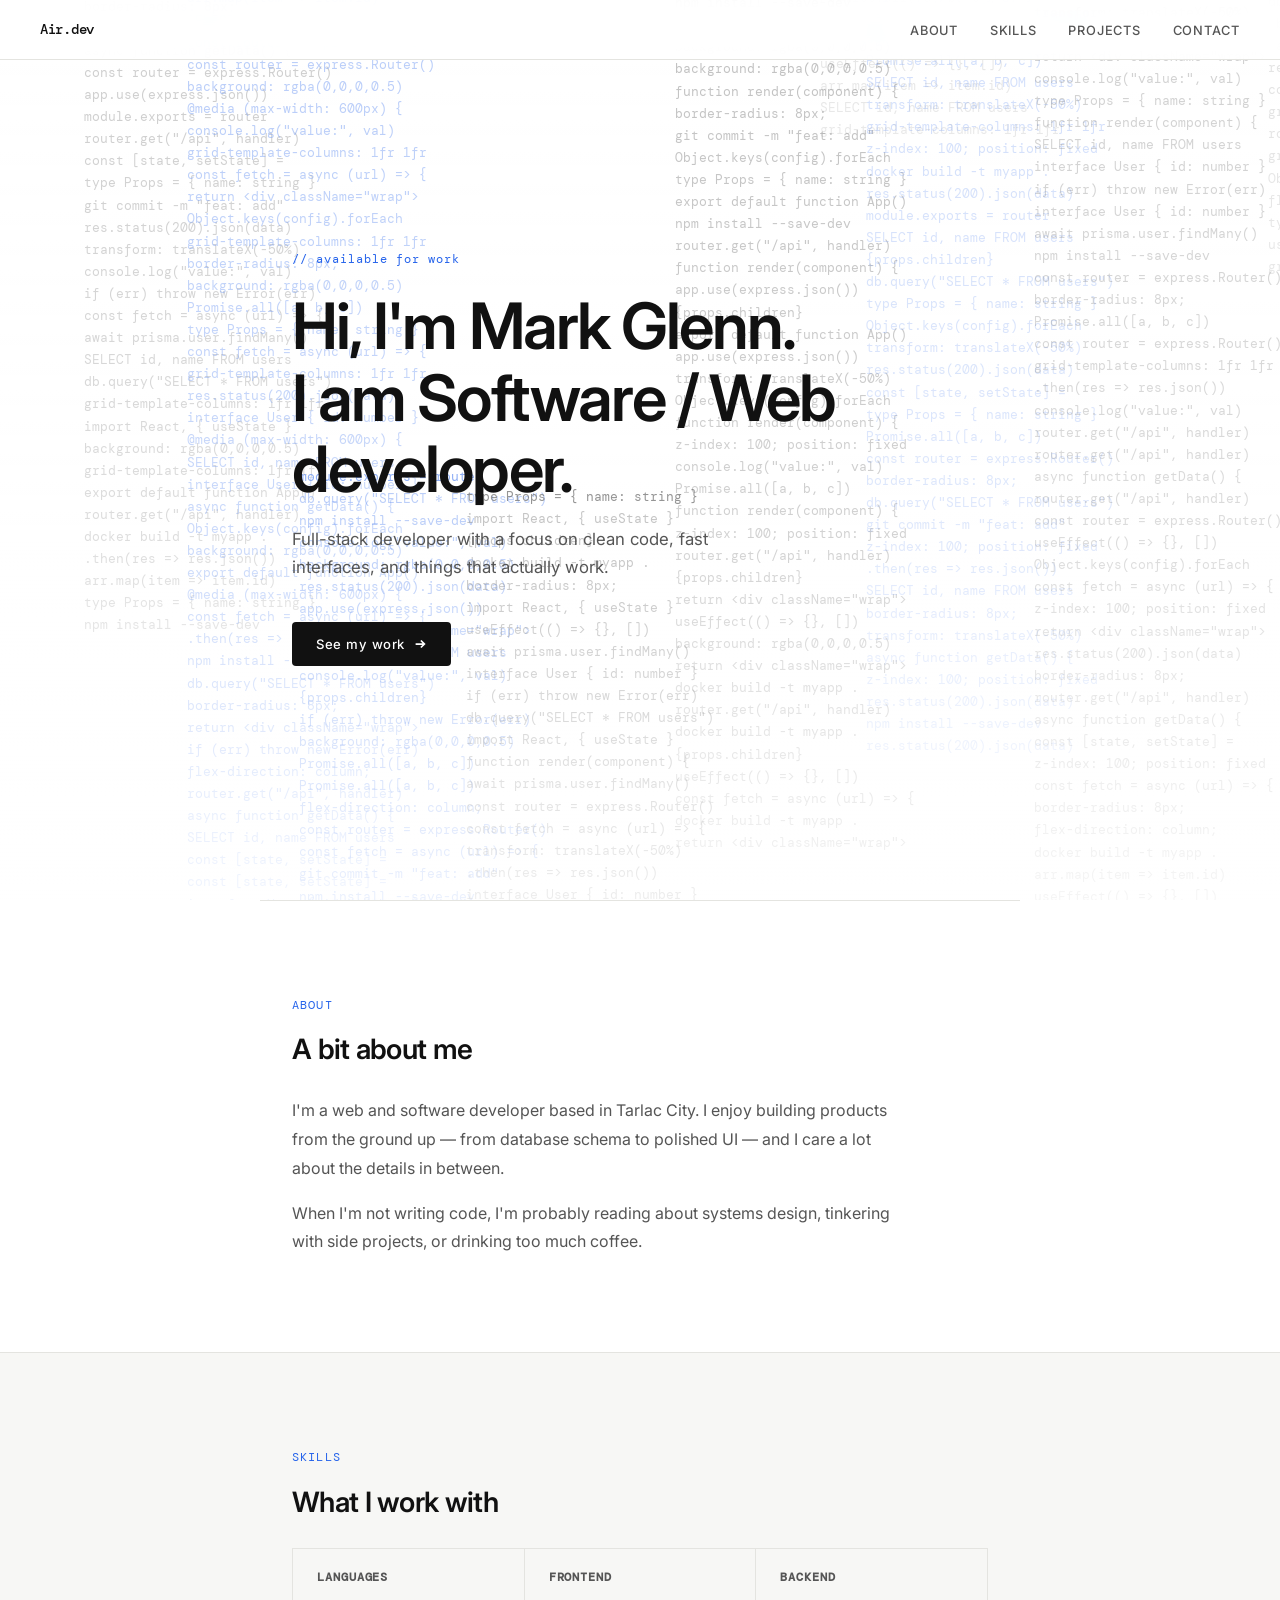
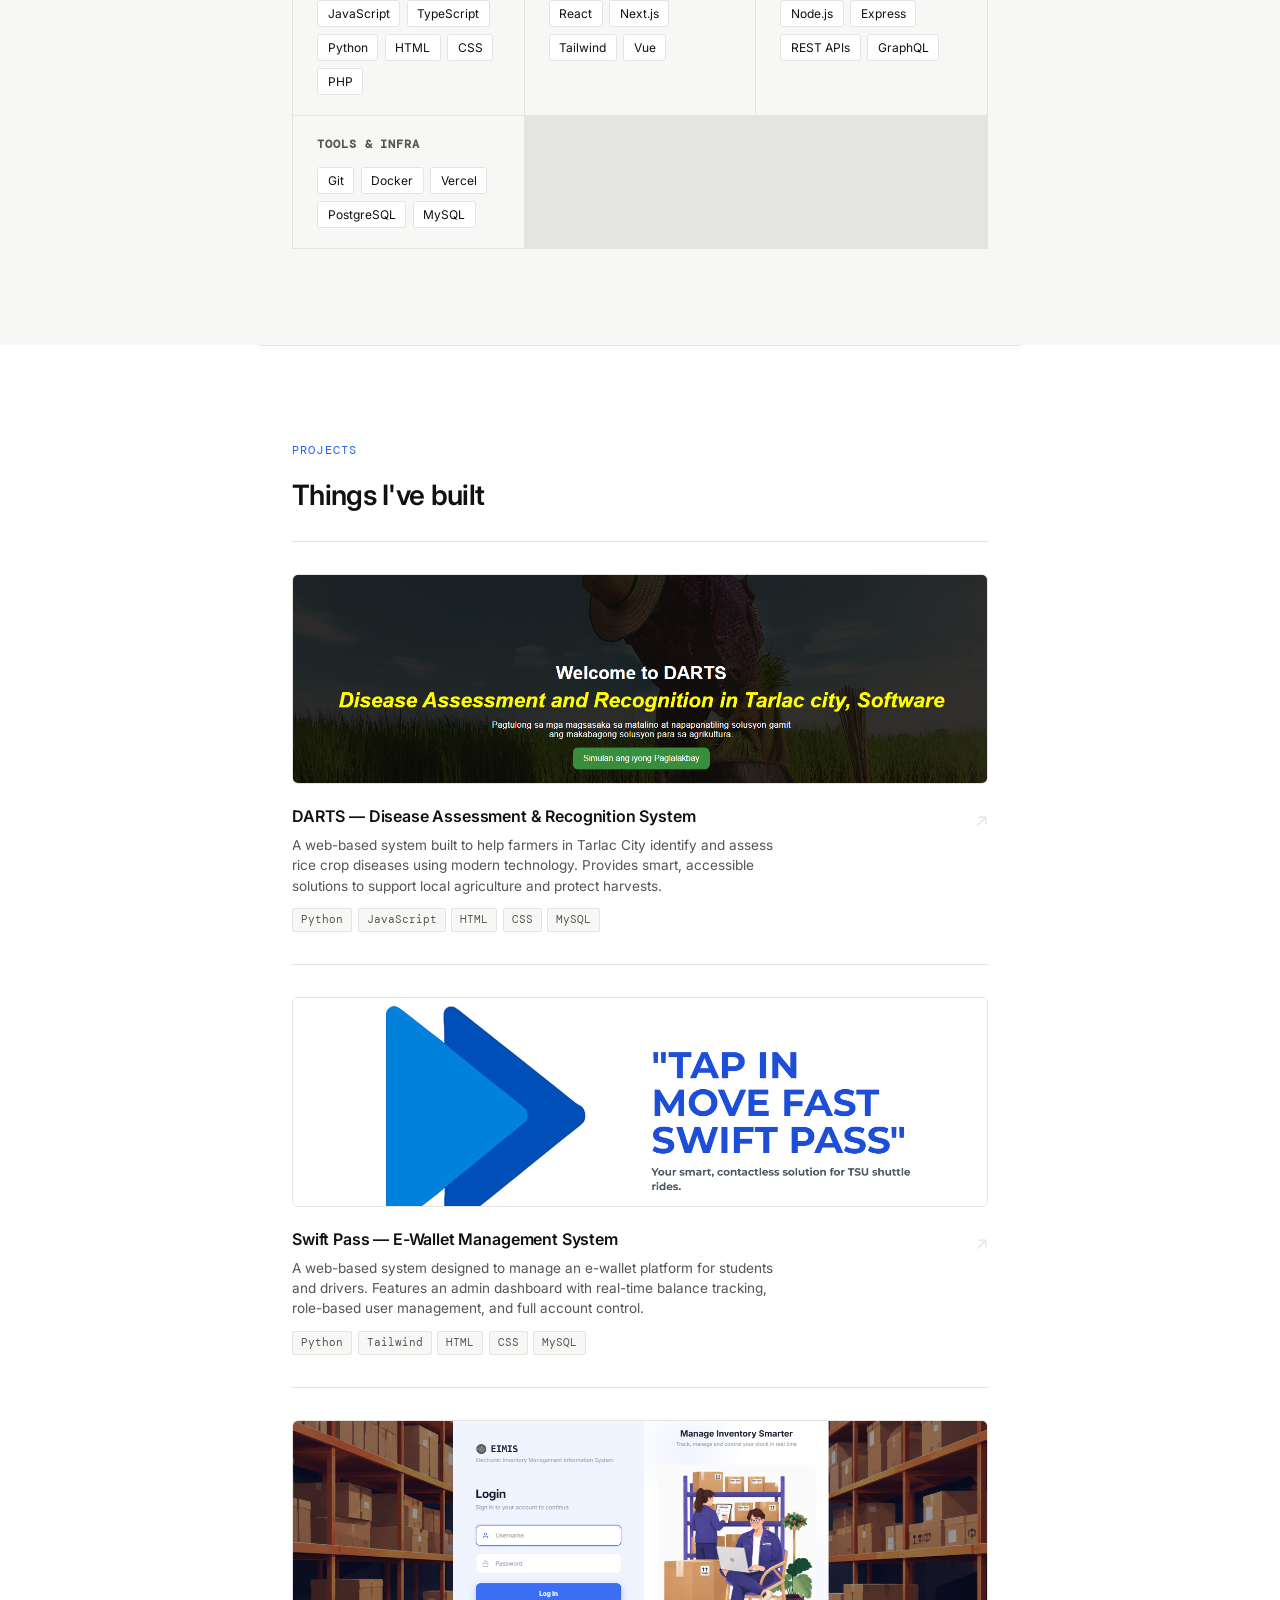
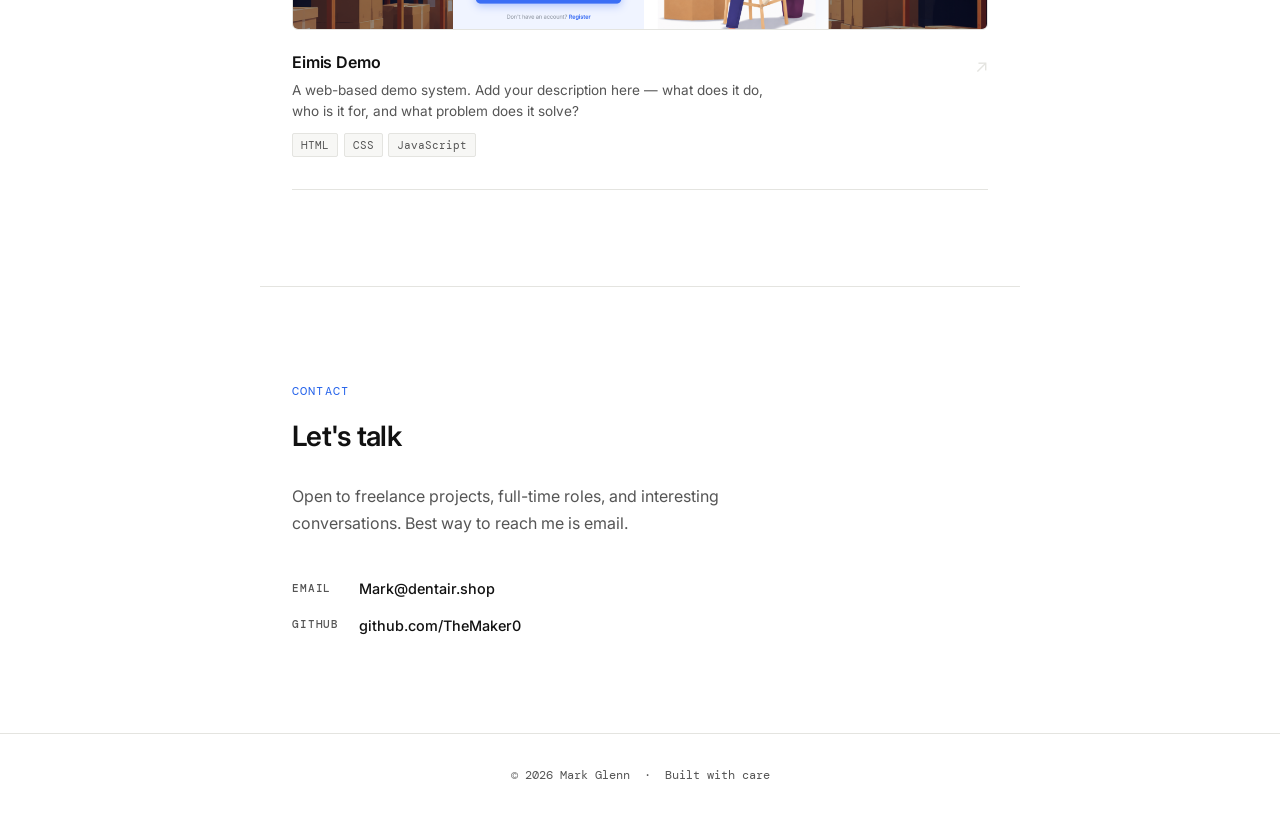
==== index.html @ 66811f73 "Add files via upload" ====
<!DOCTYPE html>
<html lang="en">
<head>
  <meta charset="UTF-8" />
  <meta name="viewport" content="width=device-width, initial-scale=1.0" />
  <title>Mark Glenn — Developer</title>
  <link rel="preconnect" href="https://fonts.googleapis.com" />
  <link rel="preconnect" href="https://fonts.gstatic.com" crossorigin />
  <link href="https://fonts.googleapis.com/css2?family=Inter:wght@300;400;500;600&family=DM+Mono:wght@400;500&display=swap" rel="stylesheet" />
  <style>
    *, *::before, *::after { box-sizing: border-box; margin: 0; padding: 0; }
    :root {
      --white:  #ffffff;
      --off:    #f7f7f5;
      --ink:    #111111;
      --mid:    #555555;
      --faint:  #e4e4e0;
      --accent: #2563eb;
      --mono:   'DM Mono', monospace;
      --sans:   'Inter', sans-serif;
    }
    html { scroll-behavior: smooth; }
    body {
      font-family: var(--sans);
      background: var(--white);
      color: var(--ink);
      font-size: 16px;
      line-height: 1.6;
      -webkit-font-smoothing: antialiased;
    }
    nav {
      position: fixed; top: 0; left: 0; right: 0; z-index: 100;
      display: flex; align-items: center; justify-content: space-between;
      padding: 0 2.5rem; height: 60px;
      background: rgba(255,255,255,0.92);
      backdrop-filter: blur(10px);
      border-bottom: 1px solid var(--faint);
    }
    .nav-logo {
      font-family: var(--mono); font-size: 0.85rem; font-weight: 500;
      color: var(--ink); text-decoration: none; letter-spacing: -0.02em;
    }
    .nav-links { display: flex; gap: 2rem; list-style: none; }
    .nav-links a {
      font-size: 0.8rem; font-weight: 500; color: var(--mid);
      text-decoration: none; letter-spacing: 0.06em; text-transform: uppercase;
      transition: color 0.2s;
    }
    .nav-links a:hover { color: var(--ink); }

    /* HERO */
    #hero {
      position: relative; min-height: 100vh;
      display: flex; flex-direction: column; justify-content: center;
      padding: 80px 2rem 4rem; max-width: 760px; margin: 0 auto;
    }
    #code-canvas {
      position: fixed; top: 0; left: 0; width: 100%; height: 100vh;
      z-index: 0; pointer-events: none; opacity: 0;
      transition: opacity 1.2s ease;
    }
    #code-canvas.visible { opacity: 1; }
    .hero-overlay {
      position: fixed; top: 0; left: 0; width: 100%; height: 100vh;
      background: linear-gradient(to bottom, rgba(255,255,255,0.45) 0%, rgba(255,255,255,0.38) 60%, rgba(255,255,255,0.75) 100%);
      z-index: 1; pointer-events: none;
    }
    .hero-content { position: relative; z-index: 2; }
    .hero-tag {
      font-family: var(--mono); font-size: 0.78rem; color: var(--accent);
      letter-spacing: 0.08em; margin-bottom: 1.25rem;
    }
    h1 {
      font-size: clamp(2.4rem, 6vw, 4rem); font-weight: 600;
      line-height: 1.12; letter-spacing: -0.03em; margin-bottom: 1.25rem;
    }
    .hero-sub {
      font-size: 1.05rem; color: var(--mid); max-width: 480px;
      margin-bottom: 2.5rem; line-height: 1.7;
    }
    .hero-cta {
      display: inline-flex; align-items: center; gap: 0.5rem;
      background: var(--ink); color: var(--white); text-decoration: none;
      padding: 0.72rem 1.5rem; font-size: 0.82rem; font-weight: 500;
      letter-spacing: 0.04em; border-radius: 4px;
      transition: background 0.2s, transform 0.15s;
    }
    .hero-cta:hover { background: var(--accent); transform: translateY(-1px); }
    .hero-cta svg { width: 14px; height: 14px; }

    /* CONTENT SECTIONS */
    section.cs {
      position: relative; z-index: 10; background: var(--white);
      max-width: 760px; margin: 0 auto; padding: 6rem 2rem;
    }
    .section-label {
      font-family: var(--mono); font-size: 0.72rem; color: var(--accent);
      letter-spacing: 0.1em; text-transform: uppercase; margin-bottom: 0.75rem;
    }
    h2 {
      font-size: 1.75rem; font-weight: 600;
      letter-spacing: -0.025em; margin-bottom: 1.5rem;
    }

    /* ABOUT */
    #about { border-top: 1px solid var(--faint); }
    .about-text { font-size: 1rem; color: var(--mid); line-height: 1.8; max-width: 600px; }
    .about-text p + p { margin-top: 1rem; }

    /* SKILLS */
    #skills-wrap {
      position: relative; z-index: 10; background: var(--off);
      border-top: 1px solid var(--faint);
    }
    #skills { background: transparent; border-top: none; }
    .skills-grid {
      display: grid; grid-template-columns: repeat(auto-fill, minmax(200px, 1fr));
      gap: 1px; border: 1px solid var(--faint); background: var(--faint);
    }
    .skill-cell { background: var(--off); padding: 1.25rem 1.5rem; }
    .skill-cell h3 {
      font-family: var(--mono); font-size: 0.72rem; letter-spacing: 0.08em;
      text-transform: uppercase; color: var(--mid); margin-bottom: 0.75rem;
    }
    .skill-tags { display: flex; flex-wrap: wrap; gap: 0.4rem; }
    .tag {
      font-size: 0.75rem; background: var(--white); border: 1px solid var(--faint);
      color: var(--ink); padding: 0.2rem 0.6rem; border-radius: 3px;
    }

    /* PROJECTS */
    #projects { border-top: 1px solid var(--faint); }
    .project-list { display: flex; flex-direction: column; }
    .project-item {
      padding: 2rem 0; border-bottom: 1px solid var(--faint);
      color: inherit; display: block; cursor: pointer;
    }
    .project-item:first-child { border-top: 1px solid var(--faint); }
    .project-img-wrap {
      width: 100%; height: 210px; border-radius: 6px; overflow: hidden;
      margin-bottom: 1.25rem; background: var(--off); border: 1px solid var(--faint);
    }
    .project-img-wrap img {
      width: 100%; height: 100%; object-fit: cover; display: block;
      transition: transform 0.4s ease;
    }
    .project-item:hover .project-img-wrap img { transform: scale(1.03); }
    .project-img-placeholder {
      width: 100%; height: 100%; display: flex; align-items: center;
      justify-content: center; flex-direction: column; gap: 0.5rem;
      font-family: var(--mono); font-size: 0.73rem; color: var(--mid);
    }
    .project-img-placeholder svg { width: 28px; height: 28px; stroke: var(--faint); }
    .project-meta { display: flex; align-items: flex-start; justify-content: space-between; gap: 1rem; }
    .project-title {
      font-size: 1rem; font-weight: 600; letter-spacing: -0.01em;
      margin-bottom: 0.3rem; transition: color 0.2s;
    }
    .project-item:hover .project-title { color: var(--accent); }
    .project-desc { font-size: 0.85rem; color: var(--mid); line-height: 1.5; max-width: 500px; }
    .project-stack { display: flex; flex-wrap: wrap; gap: 0.35rem; margin-top: 0.75rem; }
    .project-stack span {
      font-family: var(--mono); font-size: 0.68rem; color: var(--mid);
      background: var(--off); border: 1px solid var(--faint);
      padding: 0.15rem 0.5rem; border-radius: 2px;
    }
    .project-arrow {
      font-size: 1.1rem; color: var(--faint); flex-shrink: 0;
      transition: color 0.2s, transform 0.2s; padding-top: 2px;
    }
    .project-item:hover .project-arrow { color: var(--accent); transform: translate(3px,-3px); }

    /* ── MODAL ── */
    .modal-backdrop {
      display: none;
      position: fixed; inset: 0; z-index: 200;
      background: rgba(10,10,10,0.85);
      backdrop-filter: blur(6px);
      align-items: center; justify-content: center;
      padding: 1.5rem;
    }
    .modal-backdrop.open { display: flex; }

    .modal {
      background: var(--white);
      border-radius: 10px;
      max-width: 780px; width: 100%;
      max-height: 90vh;
      overflow-y: auto;
      position: relative;
      animation: modalIn 0.25s ease;
    }

    @keyframes modalIn {
      from { opacity: 0; transform: translateY(18px) scale(0.97); }
      to   { opacity: 1; transform: translateY(0) scale(1); }
    }

    .modal-close {
      position: absolute; top: 1rem; right: 1rem; z-index: 10;
      background: var(--off); border: 1px solid var(--faint);
      width: 34px; height: 34px; border-radius: 50%;
      display: flex; align-items: center; justify-content: center;
      cursor: pointer; font-size: 1rem; color: var(--mid);
      transition: background 0.2s, color 0.2s;
    }
    .modal-close:hover { background: var(--ink); color: var(--white); }

    /* Gallery */
    .modal-gallery {
      position: relative;
      background: #111;
      border-radius: 10px 10px 0 0;
      overflow: hidden;
      height: 340px;
    }

    .gallery-slides { display: flex; height: 100%; transition: transform 0.4s ease; }

    .gallery-slide {
      min-width: 100%; height: 100%;
      display: flex; align-items: center; justify-content: center;
    }

    .gallery-slide img {
      max-width: 100%; max-height: 100%;
      object-fit: contain;
    }

    .gallery-slide .no-img {
      display: flex; flex-direction: column; align-items: center; gap: 0.5rem;
      font-family: var(--mono); font-size: 0.78rem; color: #555;
    }

    .gallery-prev, .gallery-next {
      position: absolute; top: 50%; transform: translateY(-50%);
      background: rgba(255,255,255,0.15); border: none;
      color: #fff; width: 40px; height: 40px; border-radius: 50%;
      display: flex; align-items: center; justify-content: center;
      cursor: pointer; font-size: 1.1rem;
      transition: background 0.2s;
      backdrop-filter: blur(4px);
    }
    .gallery-prev { left: 1rem; }
    .gallery-next { right: 1rem; }
    .gallery-prev:hover, .gallery-next:hover { background: rgba(255,255,255,0.35); }

    .gallery-dots {
      position: absolute; bottom: 0.75rem; left: 50%; transform: translateX(-50%);
      display: flex; gap: 0.4rem;
    }
    .gallery-dot {
      width: 6px; height: 6px; border-radius: 50%;
      background: rgba(255,255,255,0.35); cursor: pointer;
      transition: background 0.2s;
    }
    .gallery-dot.active { background: #fff; }

    /* Modal body */
    .modal-body { padding: 1.75rem 2rem 2rem; }

    .modal-title {
      font-size: 1.2rem; font-weight: 600; letter-spacing: -0.02em;
      margin-bottom: 0.5rem;
    }
    .modal-desc {
      font-size: 0.88rem; color: var(--mid); line-height: 1.7;
      margin-bottom: 1.25rem;
    }
    .modal-stack { display: flex; flex-wrap: wrap; gap: 0.35rem; margin-bottom: 1.5rem; }
    .modal-stack span {
      font-family: var(--mono); font-size: 0.7rem; color: var(--mid);
      background: var(--off); border: 1px solid var(--faint);
      padding: 0.2rem 0.6rem; border-radius: 3px;
    }

    .modal-open-btn {
      display: inline-flex; align-items: center; gap: 0.5rem;
      background: var(--accent); color: var(--white);
      text-decoration: none; padding: 0.7rem 1.4rem;
      font-size: 0.82rem; font-weight: 600; border-radius: 5px;
      transition: background 0.2s, transform 0.15s;
    }
    .modal-open-btn:hover { background: #1d4ed8; transform: translateY(-1px); }
    .modal-open-btn svg { width: 14px; height: 14px; }

    /* CONTACT */
    #contact { border-top: 1px solid var(--faint); }
    .contact-intro { font-size: 1rem; color: var(--mid); margin-bottom: 2.5rem; max-width: 460px; line-height: 1.7; }
    .contact-links { display: flex; flex-direction: column; gap: 0.85rem; }
    .contact-link {
      display: inline-flex; align-items: center; gap: 0.75rem;
      font-size: 0.9rem; color: var(--ink); text-decoration: none;
      font-weight: 500; transition: color 0.2s;
    }
    .contact-link:hover { color: var(--accent); }
    .contact-link-label {
      font-family: var(--mono); font-size: 0.68rem; color: var(--mid);
      text-transform: uppercase; letter-spacing: 0.08em; width: 55px;
    }

    footer {
      position: relative; z-index: 10; background: var(--white);
      border-top: 1px solid var(--faint); padding: 2rem; text-align: center;
      font-size: 0.75rem; color: var(--mid); font-family: var(--mono);
    }

    @media (max-width: 600px) {
      nav { padding: 0 1.25rem; }
      .nav-links { gap: 1.25rem; }
      .nav-links a { font-size: 0.72rem; }
      section.cs { padding: 4rem 1.25rem; }
      .modal-gallery { height: 220px; }
      .modal-body { padding: 1.25rem; }
    }
    @media (prefers-reduced-motion: reduce) {
      * { transition: none !important; animation: none !important; }
      #code-canvas { display: none !important; }
    }
  </style>
</head>
<body>

<canvas id="code-canvas"></canvas>
<div class="hero-overlay" id="hero-overlay"></div>

<!-- ── MODAL ── -->
<div class="modal-backdrop" id="modal-backdrop">
  <div class="modal" id="modal">
    <button class="modal-close" id="modal-close" aria-label="Close">✕</button>

    <div class="modal-gallery">
      <div class="gallery-slides" id="gallery-slides"></div>
      <button class="gallery-prev" id="gallery-prev">&#8592;</button>
      <button class="gallery-next" id="gallery-next">&#8594;</button>
      <div class="gallery-dots" id="gallery-dots"></div>
    </div>

    <div class="modal-body">
      <p class="modal-title" id="modal-title"></p>
      <p class="modal-desc" id="modal-desc"></p>
      <div class="modal-stack" id="modal-stack"></div>
      <a class="modal-open-btn" id="modal-link" href="#" target="_blank" rel="noopener">
        Open Project
        <svg viewBox="0 0 16 16" fill="none" stroke="currentColor" stroke-width="2">
          <path d="M4 12L12 4M6 4h6v6"/>
        </svg>
      </a>
    </div>
  </div>
</div>

<nav>
  <a class="nav-logo" href="#hero">Air.dev</a>
  <ul class="nav-links">
    <li><a href="#about">About</a></li>
    <li><a href="#skills">Skills</a></li>
    <li><a href="#projects">Projects</a></li>
    <li><a href="#contact">Contact</a></li>
  </ul>
</nav>

<!-- HERO -->
<section id="hero">
  <div class="hero-content">
    <p class="hero-tag">// available for work</p>
    <h1>Hi, I'm Mark Glenn.<br>I am Software / Web developer.</h1>
    <p class="hero-sub">Full-stack developer with a focus on clean code, fast interfaces, and things that actually work.</p>
    <a class="hero-cta" href="#projects">
      See my work
      <svg viewBox="0 0 16 16" fill="none" stroke="currentColor" stroke-width="2">
        <path d="M3 8h10M9 4l4 4-4 4"/>
      </svg>
    </a>
  </div>
</section>

<!-- ABOUT -->
<section class="cs" id="about">
  <p class="section-label">About</p>
  <h2>A bit about me</h2>
  <div class="about-text">
    <p>I'm a web and software developer based in Tarlac City. I enjoy building products from the ground up — from database schema to polished UI — and I care a lot about the details in between.</p>
    <p>When I'm not writing code, I'm probably reading about systems design, tinkering with side projects, or drinking too much coffee.</p>
  </div>
</section>

<!-- SKILLS -->
<div id="skills-wrap">
  <section class="cs" id="skills">
    <p class="section-label">Skills</p>
    <h2>What I work with</h2>
    <div class="skills-grid">
      <div class="skill-cell">
        <h3>Languages</h3>
        <div class="skill-tags">
          <span class="tag">JavaScript</span>
          <span class="tag">TypeScript</span>
          <span class="tag">Python</span>
          <span class="tag">HTML</span>
          <span class="tag">CSS</span>
          <span class="tag">PHP</span>
        </div>
      </div>
      <div class="skill-cell">
        <h3>Frontend</h3>
        <div class="skill-tags">
          <span class="tag">React</span>
          <span class="tag">Next.js</span>
          <span class="tag">Tailwind</span>
          <span class="tag">Vue</span>
        </div>
      </div>
      <div class="skill-cell">
        <h3>Backend</h3>
        <div class="skill-tags">
          <span class="tag">Node.js</span>
          <span class="tag">Express</span>
          <span class="tag">REST APIs</span>
          <span class="tag">GraphQL</span>
        </div>
      </div>
      <div class="skill-cell">
        <h3>Tools & Infra</h3>
        <div class="skill-tags">
          <span class="tag">Git</span>
          <span class="tag">Docker</span>
          <span class="tag">Vercel</span>
          <span class="tag">PostgreSQL</span>
          <span class="tag">MySQL</span>
        </div>
      </div>
    </div>
  </section>
</div>

<!-- PROJECTS -->
<section class="cs" id="projects">
  <p class="section-label">Projects</p>
  <h2>Things I've built</h2>
  <div class="project-list">

    <!-- PROJECT 1: DARTS
         images[] = list of screenshot paths for the gallery
         link     = live URL or GitHub link -->
    <div class="project-item" data-project="0">
      <div class="project-img-wrap">
        <img src="/img/darts.png" alt="DARTS screenshot"
          onerror="this.style.display='none';this.parentElement.innerHTML+='<div class=\'project-img-placeholder\'><svg viewBox=\'0 0 24 24\' fill=\'none\' stroke=\'currentColor\' stroke-width=\'1.5\'><rect x=\'3\' y=\'3\' width=\'18\' height=\'18\' rx=\'2\'/><circle cx=\'8.5\' cy=\'8.5\' r=\'1.5\'/><path d=\'M21 15l-5-5L5 21\'/></svg><span>Add project image</span></div>'" />
      </div>
      <div class="project-meta">
        <div>
          <p class="project-title">DARTS — Disease Assessment & Recognition System</p>
          <p class="project-desc">A web-based system built to help farmers in Tarlac City identify and assess rice crop diseases using modern technology. Provides smart, accessible solutions to support local agriculture and protect harvests.</p>
          <div class="project-stack"><span>Python</span><span>JavaScript</span><span>HTML</span><span>CSS</span><span>MySQL</span></div>
        </div>
        <span class="project-arrow">↗</span>
      </div>
    </div>

    <!-- PROJECT 2: SWIFT PASS -->
    <div class="project-item" data-project="1">
      <div class="project-img-wrap">
        <img src="/img/swiftpass.png" alt="Swift Pass screenshot"
          onerror="this.style.display='none';this.parentElement.innerHTML+='<div class=\'project-img-placeholder\'><svg viewBox=\'0 0 24 24\' fill=\'none\' stroke=\'currentColor\' stroke-width=\'1.5\'><rect x=\'3\' y=\'3\' width=\'18\' height=\'18\' rx=\'2\'/><circle cx=\'8.5\' cy=\'8.5\' r=\'1.5\'/><path d=\'M21 15l-5-5L5 21\'/></svg><span>Add project image</span></div>'" />
      </div>
      <div class="project-meta">
        <div>
          <p class="project-title">Swift Pass — E-Wallet Management System</p>
          <p class="project-desc">A web-based system designed to manage an e-wallet platform for students and drivers. Features an admin dashboard with real-time balance tracking, role-based user management, and full account control.</p>
          <div class="project-stack"><span>Python</span><span>Tailwind</span><span>HTML</span><span>CSS</span><span>MySQL</span></div>
        </div>
        <span class="project-arrow">↗</span>
      </div>
    </div>

    <!-- PROJECT 3: EIMIS -->
    <div class="project-item" data-project="2">
      <div class="project-img-wrap">
        <img src="/img/eimis.png" alt="Eimis screenshot"
          onerror="this.style.display='none';this.parentElement.innerHTML+='<div class=\'project-img-placeholder\'><svg viewBox=\'0 0 24 24\' fill=\'none\' stroke=\'currentColor\' stroke-width=\'1.5\'><rect x=\'3\' y=\'3\' width=\'18\' height=\'18\' rx=\'2\'/><circle cx=\'8.5\' cy=\'8.5\' r=\'1.5\'/><path d=\'M21 15l-5-5L5 21\'/></svg><span>Add project image</span></div>'" />
      </div>
      <div class="project-meta">
        <div>
          <p class="project-title">Eimis Demo</p>
          <p class="project-desc">A web-based demo system. Add your description here — what does it do, who is it for, and what problem does it solve?</p>
          <div class="project-stack"><span>HTML</span><span>CSS</span><span>JavaScript</span></div>
        </div>
        <span class="project-arrow">↗</span>
      </div>
    </div>

  </div>
</section>

<!-- CONTACT -->
<section class="cs" id="contact">
  <p class="section-label">Contact</p>
  <h2>Let's talk</h2>
  <p class="contact-intro">Open to freelance projects, full-time roles, and interesting conversations. Best way to reach me is email.</p>
  <div class="contact-links">
    <a class="contact-link" href="mailto:Mark@dentair.shop">
      <span class="contact-link-label">Email</span>Mark@dentair.shop
    </a>
    <a class="contact-link" href="https://github.com/TheMaker0" target="_blank" rel="noopener">
      <span class="contact-link-label">GitHub</span>github.com/TheMaker0
    </a>
  </div>
</section>

<footer>© 2026 Mark Glenn &nbsp;·&nbsp; Built with care</footer>

<script>
/* ═══════════════════════════════════════════
   PROJECT DATA
   images: array of paths shown in the gallery
   link:   URL for the "Open Project" button
   ═══════════════════════════════════════════ */
const PROJECTS = [
  {
    title: 'DARTS — Disease Assessment & Recognition System',
    desc:  'A web-based system built to help farmers in Tarlac City identify and assess rice crop diseases using modern technology. Provides smart, accessible, and sustainable solutions for disease recognition — helping farmers make informed decisions to protect their harvests.',
    stack: ['Python', 'JavaScript', 'HTML', 'CSS', 'MySQL'],
    images: ['/img/darts.png', '/img/darts1.png', '/img/darts2.png'],  // add more screenshots here
    link:  '#'   // replace with your live URL or GitHub link
  },
  {
    title: 'Swift Pass — E-Wallet Management System',
    desc:  'A web-based system designed to manage an e-wallet platform for students and drivers. Built with an admin dashboard that tracks total platform balance, monitors registered users, and manages role-based accounts in real time.',
    stack: ['Python', 'Tailwind', 'HTML', 'CSS', 'MySQL'],
    images: ['/img/swiftpass.png', '/img/swiftpass1.png','/img/swiftpass2.png','/img/swiftpass3.png'],  // add more screenshots here
    link:  '#'   // replace with your live URL or GitHub link
  },
  {
    title: 'Eimis Demo',
    desc:  'A web-based demo system. Add your description here — what does it do, who is it for, and what problem does it solve?',
    stack: ['HTML', 'CSS', 'JavaScript'],
    images: ['/img/eimis.png','/img/eimis1.png','/img/eimis2.png'],  // add more screenshots here
    link:  '#'   // replace with your live URL or GitHub link
  }
];

/* ── MODAL LOGIC ── */
const backdrop = document.getElementById('modal-backdrop');
const modalClose = document.getElementById('modal-close');
const gallerySlides = document.getElementById('gallery-slides');
const galleryDots = document.getElementById('gallery-dots');
const prevBtn = document.getElementById('gallery-prev');
const nextBtn = document.getElementById('gallery-next');
const modalTitle = document.getElementById('modal-title');
const modalDesc = document.getElementById('modal-desc');
const modalStack = document.getElementById('modal-stack');
const modalLink = document.getElementById('modal-link');

let currentSlide = 0;
let totalSlides = 0;

function openModal(index) {
  const p = PROJECTS[index];
  currentSlide = 0;
  totalSlides = p.images.length;

  // title / desc / stack / link
  modalTitle.textContent = p.title;
  modalDesc.textContent  = p.desc;
  modalStack.innerHTML   = p.stack.map(s => `<span>${s}</span>`).join('');
  modalLink.href         = p.link;

  // hide open button if no real link
  modalLink.style.display = p.link === '#' ? 'none' : 'inline-flex';

  // build slides
  gallerySlides.innerHTML = p.images.map((src, i) => `
    <div class="gallery-slide">
      <img src="${src}" alt="Screenshot ${i+1}"
        onerror="this.parentElement.innerHTML='<div class=\'no-img\'>📷 No image found</div>'" />
    </div>
  `).join('');

  // build dots
  galleryDots.innerHTML = p.images.map((_, i) =>
    `<div class="gallery-dot${i===0?' active':''}" data-i="${i}"></div>`
  ).join('');

  // hide arrows if only 1 image
  prevBtn.style.display = totalSlides > 1 ? 'flex' : 'none';
  nextBtn.style.display = totalSlides > 1 ? 'flex' : 'none';

  goToSlide(0);
  backdrop.classList.add('open');
  document.body.style.overflow = 'hidden';
}

function closeModal() {
  backdrop.classList.remove('open');
  document.body.style.overflow = '';
}

function goToSlide(n) {
  currentSlide = (n + totalSlides) % totalSlides;
  gallerySlides.style.transform = `translateX(-${currentSlide * 100}%)`;
  document.querySelectorAll('.gallery-dot').forEach((d, i) => {
    d.classList.toggle('active', i === currentSlide);
  });
}

prevBtn.addEventListener('click', () => goToSlide(currentSlide - 1));
nextBtn.addEventListener('click', () => goToSlide(currentSlide + 1));
galleryDots.addEventListener('click', e => {
  if (e.target.dataset.i !== undefined) goToSlide(+e.target.dataset.i);
});
modalClose.addEventListener('click', closeModal);
backdrop.addEventListener('click', e => { if (e.target === backdrop) closeModal(); });
document.addEventListener('keydown', e => { if (e.key === 'Escape') closeModal(); });

// attach click to project cards
document.querySelectorAll('.project-item').forEach(el => {
  el.addEventListener('click', () => openModal(+el.dataset.project));
});

/* ── CODE RAIN ── */
(function() {
  const canvas = document.getElementById('code-canvas');
  const ctx = canvas.getContext('2d');
  const heroOverlay = document.getElementById('hero-overlay');

  const snippets = [
    'const fetch = async (url) => {','function render(component) {',
    'import React, { useState }','export default function App()',
    'db.query("SELECT * FROM users")','git commit -m "feat: add"',
    'npm install --save-dev','docker build -t myapp .',
    'SELECT id, name FROM users','res.status(200).json(data)',
    'useEffect(() => {}, [])','const [state, setState] =',
    'router.get("/api", handler)','.then(res => res.json())',
    'async function getData() {','if (err) throw new Error(err)',
    'module.exports = router','flex-direction: column;',
    'border-radius: 8px;','transform: translateX(-50%)',
    'z-index: 100; position: fixed','background: rgba(0,0,0,0.5)',
    'grid-template-columns: 1fr 1fr','@media (max-width: 600px) {',
    'console.log("value:", val)','return <div className="wrap">',
    '{props.children}','arr.map(item => item.id)',
    'Object.keys(config).forEach','Promise.all([a, b, c])',
    'interface User { id: number }','type Props = { name: string }',
    'const router = express.Router()','app.use(express.json())',
    'await prisma.user.findMany()',
  ];

  let streams = [], W, H;
  const FONT_SIZE = 13, LH = FONT_SIZE * 1.7;
  const SPEED_MIN = 0.4, SPEED_MAX = 1.0;
  const rand = (a,b) => a + Math.random()*(b-a);

  function makeStream(x, y) {
    const numLines = Math.ceil(H / LH) + 4;
    return {
      x: x ?? rand(0,W), y: y ?? H+LH,
      speed: rand(SPEED_MIN,SPEED_MAX),
      alpha: rand(0.35,0.6),
      blue: Math.random() > 0.65,
      lines: Array.from({length:numLines}, ()=>snippets[Math.floor(Math.random()*snippets.length)])
    };
  }

  function buildStreams() {
    const count = Math.ceil(W/240)+3; streams=[];
    for(let i=0;i<count;i++){
      const s=makeStream((W/count)*i+rand(10,W/count-10),rand(-H,H));
      streams.push(s);
    }
  }

  function resize(){ W=canvas.width=window.innerWidth; H=canvas.height=window.innerHeight; buildStreams(); }

  function draw() {
    ctx.clearRect(0,0,W,H);
    ctx.font=`${FONT_SIZE}px 'DM Mono','Courier New',monospace`;
    ctx.textBaseline='top';
    for(const s of streams){
      const bc=s.blue?'37,99,235':'30,30,30';
      for(let i=0;i<s.lines.length;i++){
        const y=s.y+i*LH;
        if(y<-LH||y>H+LH) continue;
        const fade=1-(i/s.lines.length)*0.6;
        const a=i===0?Math.min(s.alpha*1.8,0.85):s.alpha*fade;
        ctx.fillStyle=`rgba(${bc},${a})`;
        ctx.fillText(s.lines[i],s.x,y);
      }
      s.y-=s.speed;
      if(s.y+s.lines.length*LH<0){
        s.y=H+LH*2; s.x=rand(0,W);
        s.speed=rand(SPEED_MIN,SPEED_MAX);
        s.alpha=rand(0.35,0.6);
        s.blue=Math.random()>0.65;
        s.lines=s.lines.map(()=>snippets[Math.floor(Math.random()*snippets.length)]);
      }
    }
    requestAnimationFrame(draw);
  }

  const hero=document.getElementById('hero');
  new IntersectionObserver(entries=>{
    const vis=entries[0].isIntersecting;
    canvas.classList.toggle('visible',vis);
    heroOverlay.style.display=vis?'block':'none';
  },{threshold:0.05}).observe(hero);

  window.addEventListener('resize',resize);
  resize(); draw();
})();
</script>
</body>
</html>
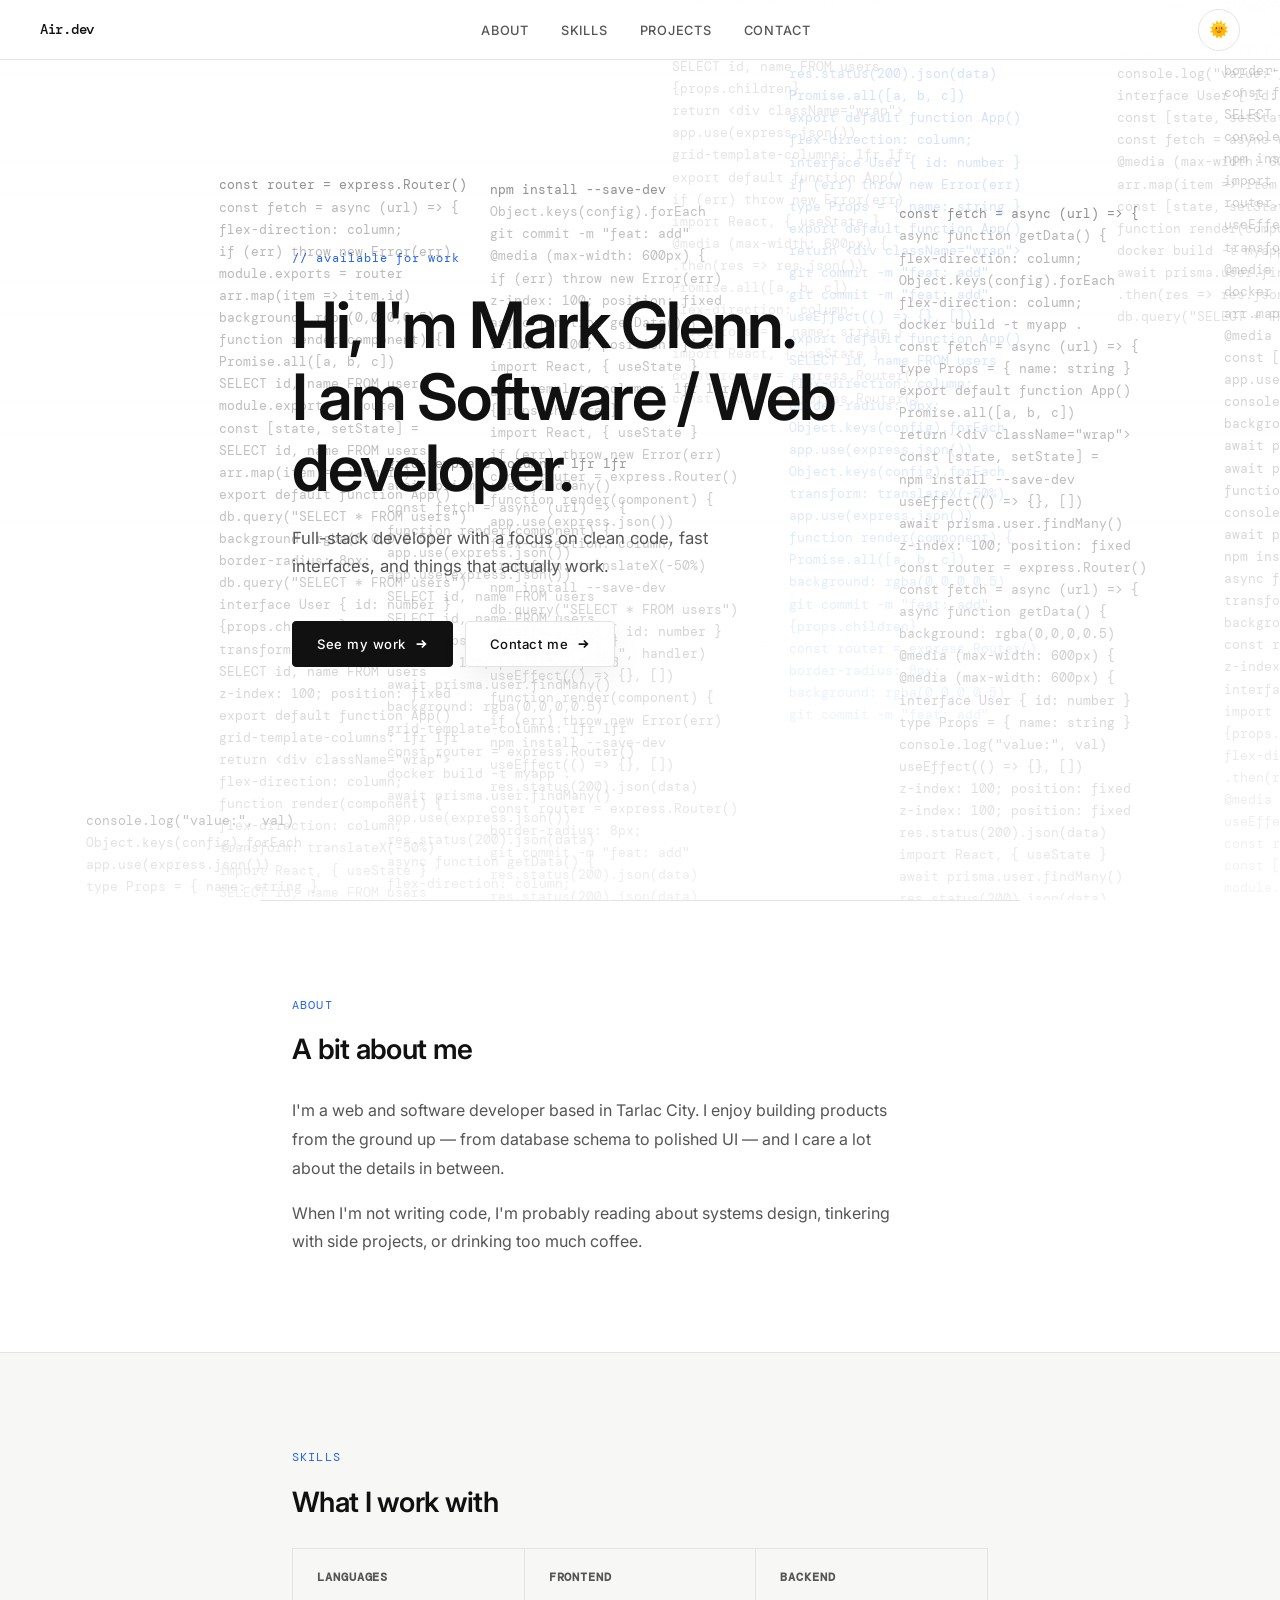
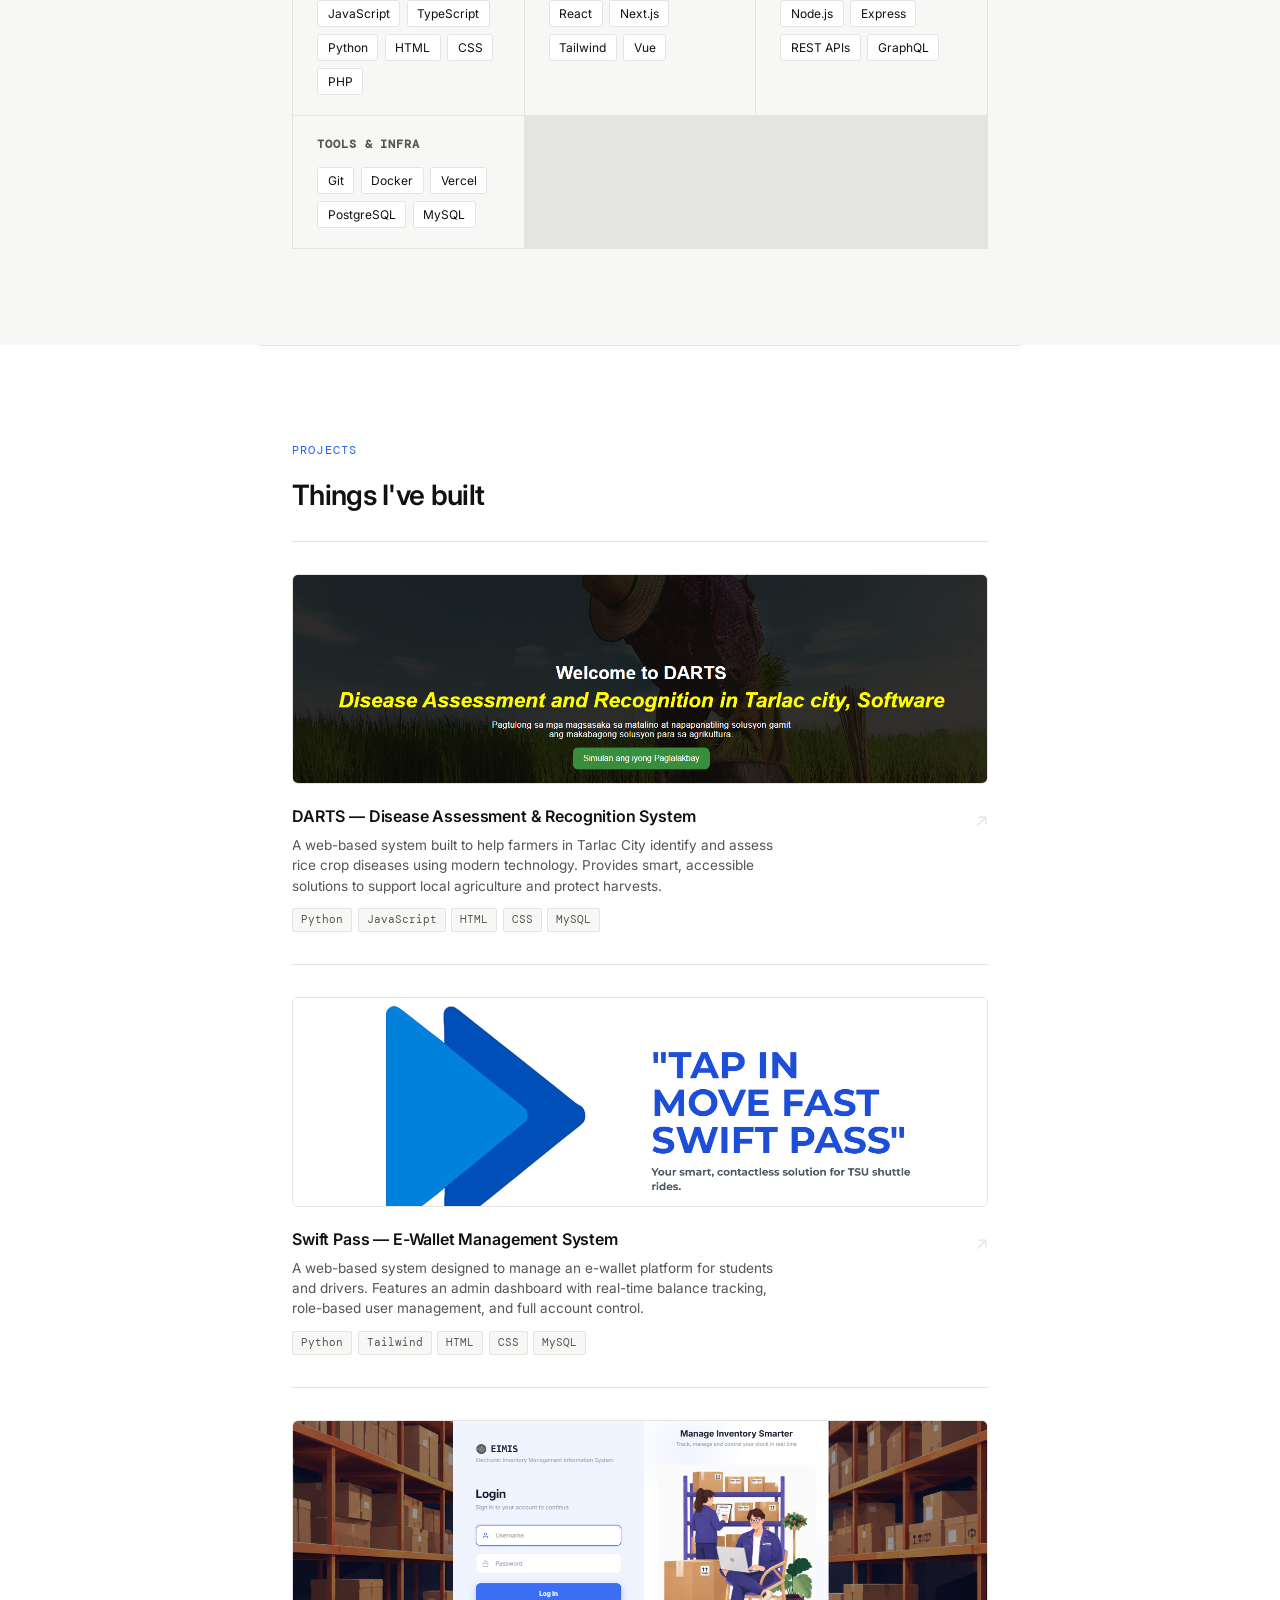
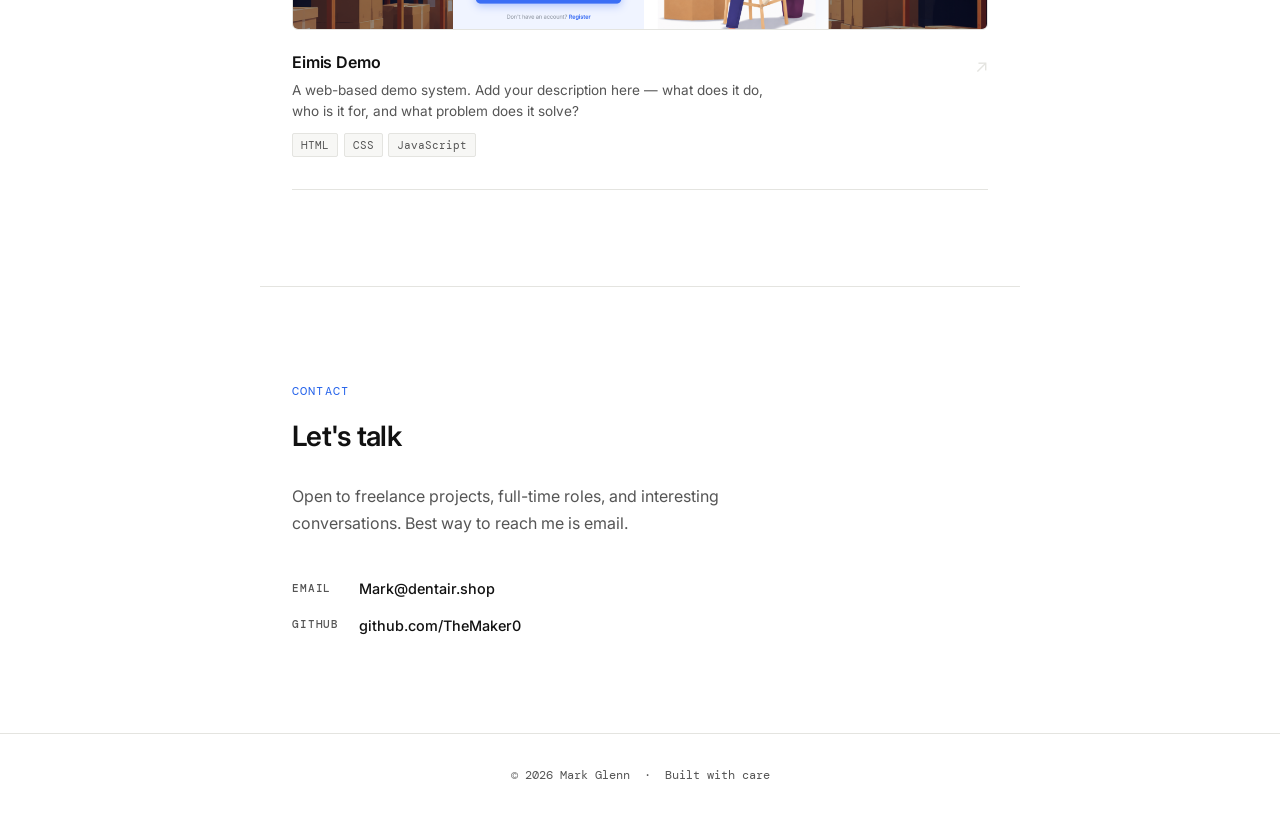
==== commit a2b7ade1: "adding a button for the dark and white Co-authored-by: Copilot <copilot@github.com>" ====
--- a/index.html
+++ b/index.html
@@ -48,6 +48,28 @@
     }
     .nav-links a:hover { color: var(--ink); }
 
+    .theme-switch {
+      background: transparent; color: var(--ink);
+      border: 1px solid var(--faint); border-radius: 999px;
+      width: 42px; height: 42px; padding: 0;
+      display: inline-flex; align-items: center; justify-content: center;
+      font-size: 1rem; cursor: pointer;
+      transition: background 0.2s, color 0.2s, border-color 0.2s;
+    }
+    .theme-switch:hover { background: var(--off); }
+    .theme-switch .theme-icon { display: inline-flex; align-items: center; justify-content: center; }
+
+    [data-theme="dark"] {
+      --white: #101010;
+      --off: #171717;
+      --ink: #f4f4f5;
+      --mid: #c2c2c2;
+      --faint: #2d2d2d;
+      --accent: #38bdf8;
+    }
+    [data-theme="dark"] nav { background: rgba(17,17,17,0.92); border-color: var(--faint); }
+    [data-theme="dark"] .hero-cta--white { background: rgba(255,255,255,0.08); color: var(--white); border-color: rgba(255,255,255,0.12); }
+
     /* HERO */
     #hero {
       position: relative; min-height: 100vh;
@@ -78,20 +100,35 @@
       font-size: 1.05rem; color: var(--mid); max-width: 480px;
       margin-bottom: 2.5rem; line-height: 1.7;
     }
+    .hero-actions {
+      display: flex; flex-wrap: wrap; gap: 0.75rem;
+      margin-top: 1.5rem;
+    }
     .hero-cta {
       display: inline-flex; align-items: center; gap: 0.5rem;
-      background: var(--ink); color: var(--white); text-decoration: none;
-      padding: 0.72rem 1.5rem; font-size: 0.82rem; font-weight: 500;
-      letter-spacing: 0.04em; border-radius: 4px;
-      transition: background 0.2s, transform 0.15s;
-    }
-    .hero-cta:hover { background: var(--accent); transform: translateY(-1px); }
+      text-decoration: none; padding: 0.72rem 1.5rem;
+      font-size: 0.82rem; font-weight: 500; letter-spacing: 0.04em;
+      border-radius: 4px; transition: background 0.2s, transform 0.15s;
+      border: 1px solid transparent;
+    }
+    .hero-cta:hover { transform: translateY(-1px); }
     .hero-cta svg { width: 14px; height: 14px; }
+    .hero-cta--dark {
+      background: var(--ink); color: var(--white);
+      border-color: var(--ink);
+    }
+    .hero-cta--dark:hover { background: var(--accent); border-color: var(--accent); }
+    .hero-cta--white {
+      background: rgba(255,255,255,0.92); color: var(--ink);
+      border-color: var(--faint); box-shadow: 0 12px 30px rgba(0,0,0,0.06);
+    }
+    .hero-cta--white:hover { background: var(--off); }
 
     /* CONTENT SECTIONS */
     section.cs {
       position: relative; z-index: 10; background: var(--white);
       max-width: 760px; margin: 0 auto; padding: 6rem 2rem;
+      scroll-margin-top: 90px;
     }
     .section-label {
       font-family: var(--mono); font-size: 0.72rem; color: var(--accent);
@@ -321,8 +358,8 @@
 </head>
 <body>
 
-<canvas id="code-canvas"></canvas>
-<div class="hero-overlay" id="hero-overlay"></div>
+<canvas id="code-canvas" aria-hidden="true"></canvas>
+<div class="hero-overlay" id="hero-overlay" aria-hidden="true"></div>
 
 <!-- ── MODAL ── -->
 <div class="modal-backdrop" id="modal-backdrop">
@@ -350,7 +387,7 @@
   </div>
 </div>
 
-<nav>
+<nav aria-label="Primary navigation">
   <a class="nav-logo" href="#hero">Air.dev</a>
   <ul class="nav-links">
     <li><a href="#about">About</a></li>
@@ -358,7 +395,11 @@
     <li><a href="#projects">Projects</a></li>
     <li><a href="#contact">Contact</a></li>
   </ul>
+  <button class="theme-switch" id="theme-switch" type="button" aria-label="Switch to dark mode">
+    <span class="theme-icon" aria-hidden="true">🌙</span>
+  </button>
 </nav>
+<main>
 
 <!-- HERO -->
 <section id="hero">
@@ -366,12 +407,20 @@
     <p class="hero-tag">// available for work</p>
     <h1>Hi, I'm Mark Glenn.<br>I am Software / Web developer.</h1>
     <p class="hero-sub">Full-stack developer with a focus on clean code, fast interfaces, and things that actually work.</p>
-    <a class="hero-cta" href="#projects">
-      See my work
-      <svg viewBox="0 0 16 16" fill="none" stroke="currentColor" stroke-width="2">
-        <path d="M3 8h10M9 4l4 4-4 4"/>
-      </svg>
-    </a>
+    <div class="hero-actions">
+      <a class="hero-cta hero-cta--dark" href="#projects">
+        See my work
+        <svg viewBox="0 0 16 16" fill="none" stroke="currentColor" stroke-width="2">
+          <path d="M3 8h10M9 4l4 4-4 4"/>
+        </svg>
+      </a>
+      <a class="hero-cta hero-cta--white" href="#contact">
+        Contact me
+        <svg viewBox="0 0 16 16" fill="none" stroke="currentColor" stroke-width="2">
+          <path d="M3 8h10M9 4l4 4-4 4"/>
+        </svg>
+      </a>
+    </div>
   </div>
 </section>
 
@@ -445,7 +494,7 @@
          link     = live URL or GitHub link -->
     <div class="project-item" data-project="0">
       <div class="project-img-wrap">
-        <img src="/img/darts.png" alt="DARTS screenshot"
+        <img src="/img/darts.png" alt="DARTS screenshot" loading="lazy" decoding="async"
           onerror="this.style.display='none';this.parentElement.innerHTML+='<div class=\'project-img-placeholder\'><svg viewBox=\'0 0 24 24\' fill=\'none\' stroke=\'currentColor\' stroke-width=\'1.5\'><rect x=\'3\' y=\'3\' width=\'18\' height=\'18\' rx=\'2\'/><circle cx=\'8.5\' cy=\'8.5\' r=\'1.5\'/><path d=\'M21 15l-5-5L5 21\'/></svg><span>Add project image</span></div>'" />
       </div>
       <div class="project-meta">
@@ -461,7 +510,7 @@
     <!-- PROJECT 2: SWIFT PASS -->
     <div class="project-item" data-project="1">
       <div class="project-img-wrap">
-        <img src="/img/swiftpass.png" alt="Swift Pass screenshot"
+        <img src="/img/swiftpass.png" alt="Swift Pass screenshot" loading="lazy" decoding="async"
           onerror="this.style.display='none';this.parentElement.innerHTML+='<div class=\'project-img-placeholder\'><svg viewBox=\'0 0 24 24\' fill=\'none\' stroke=\'currentColor\' stroke-width=\'1.5\'><rect x=\'3\' y=\'3\' width=\'18\' height=\'18\' rx=\'2\'/><circle cx=\'8.5\' cy=\'8.5\' r=\'1.5\'/><path d=\'M21 15l-5-5L5 21\'/></svg><span>Add project image</span></div>'" />
       </div>
       <div class="project-meta">
@@ -477,7 +526,7 @@
     <!-- PROJECT 3: EIMIS -->
     <div class="project-item" data-project="2">
       <div class="project-img-wrap">
-        <img src="/img/eimis.png" alt="Eimis screenshot"
+        <img src="/img/eimis.png" alt="Eimis screenshot" loading="lazy" decoding="async"
           onerror="this.style.display='none';this.parentElement.innerHTML+='<div class=\'project-img-placeholder\'><svg viewBox=\'0 0 24 24\' fill=\'none\' stroke=\'currentColor\' stroke-width=\'1.5\'><rect x=\'3\' y=\'3\' width=\'18\' height=\'18\' rx=\'2\'/><circle cx=\'8.5\' cy=\'8.5\' r=\'1.5\'/><path d=\'M21 15l-5-5L5 21\'/></svg><span>Add project image</span></div>'" />
       </div>
       <div class="project-meta">
@@ -502,15 +551,40 @@
     <a class="contact-link" href="mailto:Mark@dentair.shop">
       <span class="contact-link-label">Email</span>Mark@dentair.shop
     </a>
-    <a class="contact-link" href="https://github.com/TheMaker0" target="_blank" rel="noopener">
+    <a class="contact-link" href="https://github.com/TheMaker0" target="_blank" rel="noopener noreferrer">
       <span class="contact-link-label">GitHub</span>github.com/TheMaker0
     </a>
   </div>
 </section>
+</main>
 
 <footer>© 2026 Mark Glenn &nbsp;·&nbsp; Built with care</footer>
 
 <script>
+/* ═══════════════════════════════════════════
+   THEME SWITCHER
+   persists the selected light/dark mode
+   ═══════════════════════════════════════════ */
+const themeSwitch = document.getElementById('theme-switch');
+const savedTheme = localStorage.getItem('theme');
+const prefersDark = window.matchMedia('(prefers-color-scheme: dark)').matches;
+const themeIcons = { light: '🌞', dark: '🌙' };
+function setTheme(theme) {
+  document.body.dataset.theme = theme;
+  const next = theme === 'dark' ? 'Light mode' : 'Dark mode';
+  const icon = themeIcons[theme] || '🌙';
+  const iconElement = themeSwitch.querySelector('.theme-icon');
+  if (iconElement) iconElement.textContent = icon;
+  themeSwitch.setAttribute('aria-label', `Switch to ${next.toLowerCase()}`);
+  localStorage.setItem('theme', theme);
+}
+if (themeSwitch) {
+  themeSwitch.addEventListener('click', () => {
+    setTheme(document.body.dataset.theme === 'dark' ? 'light' : 'dark');
+  });
+}
+setTheme(savedTheme || (prefersDark ? 'dark' : 'light'));
+
 /* ═══════════════════════════════════════════
    PROJECT DATA
    images: array of paths shown in the gallery
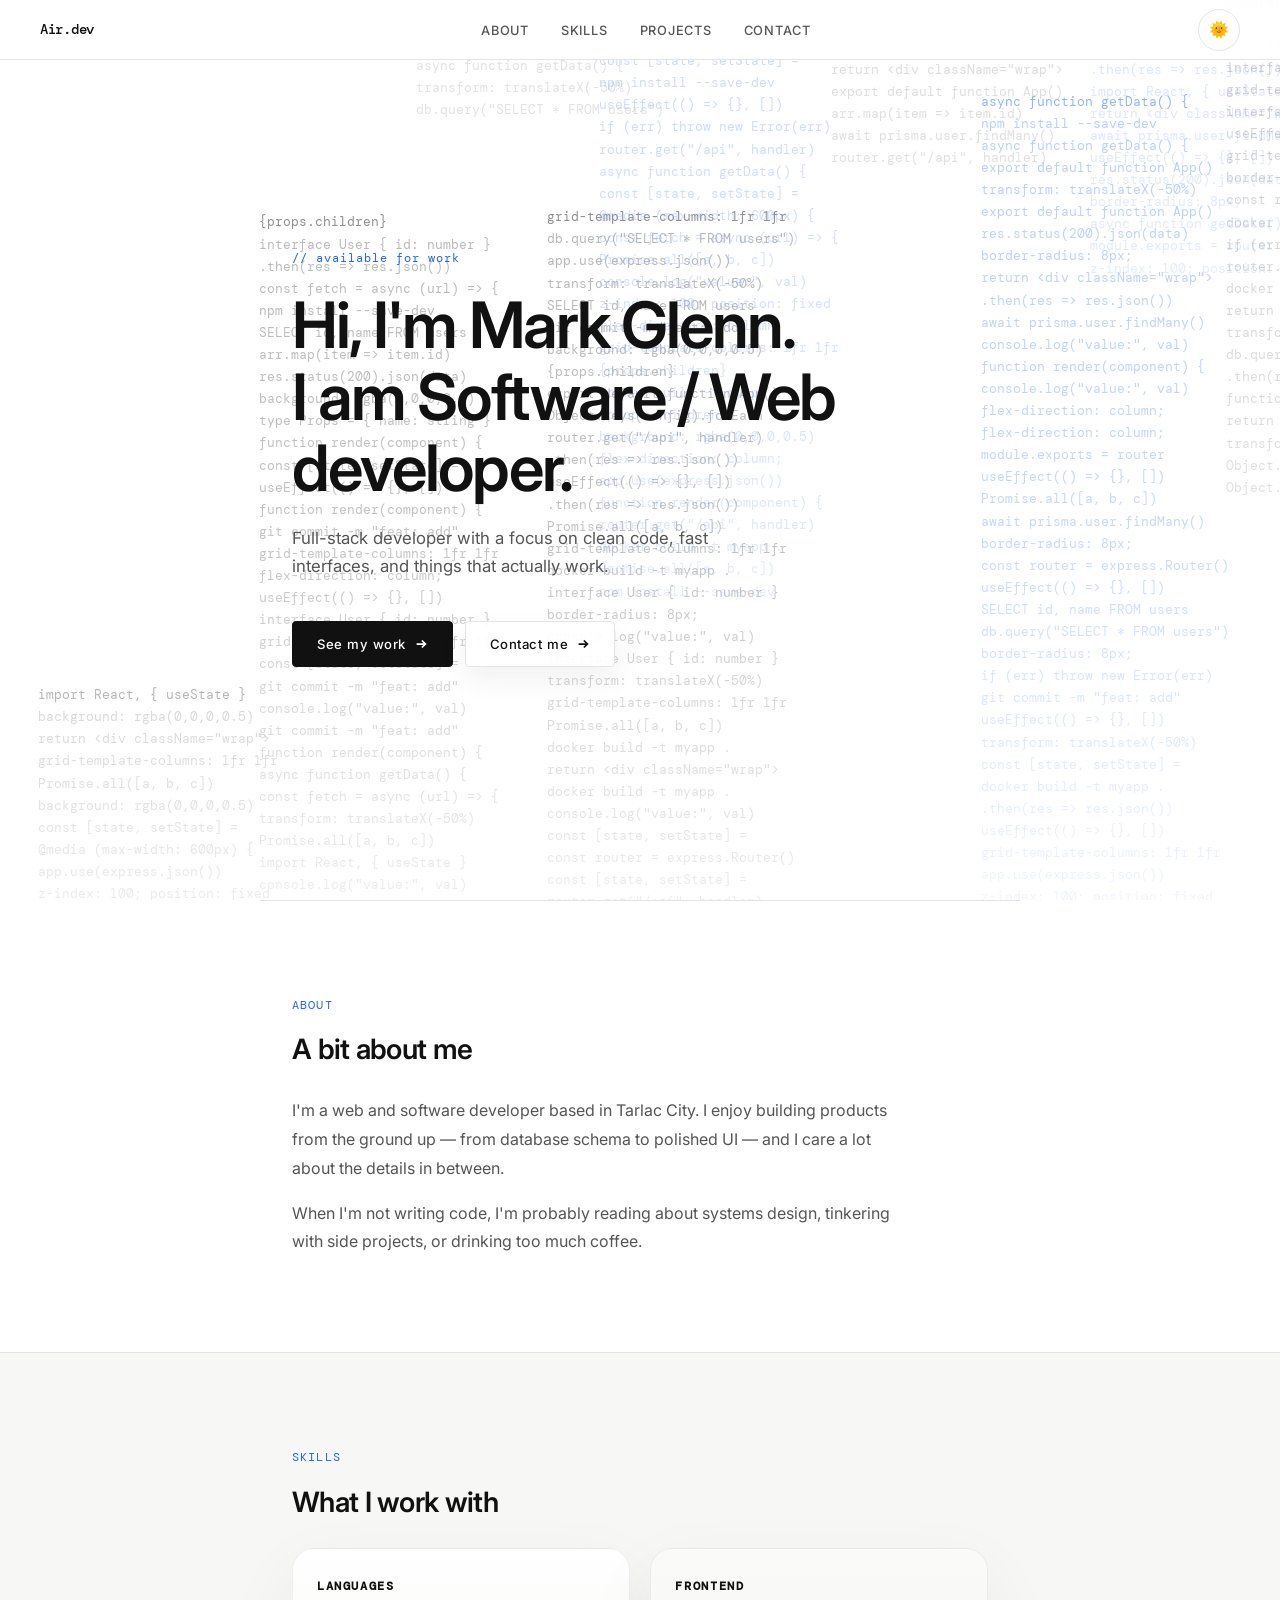
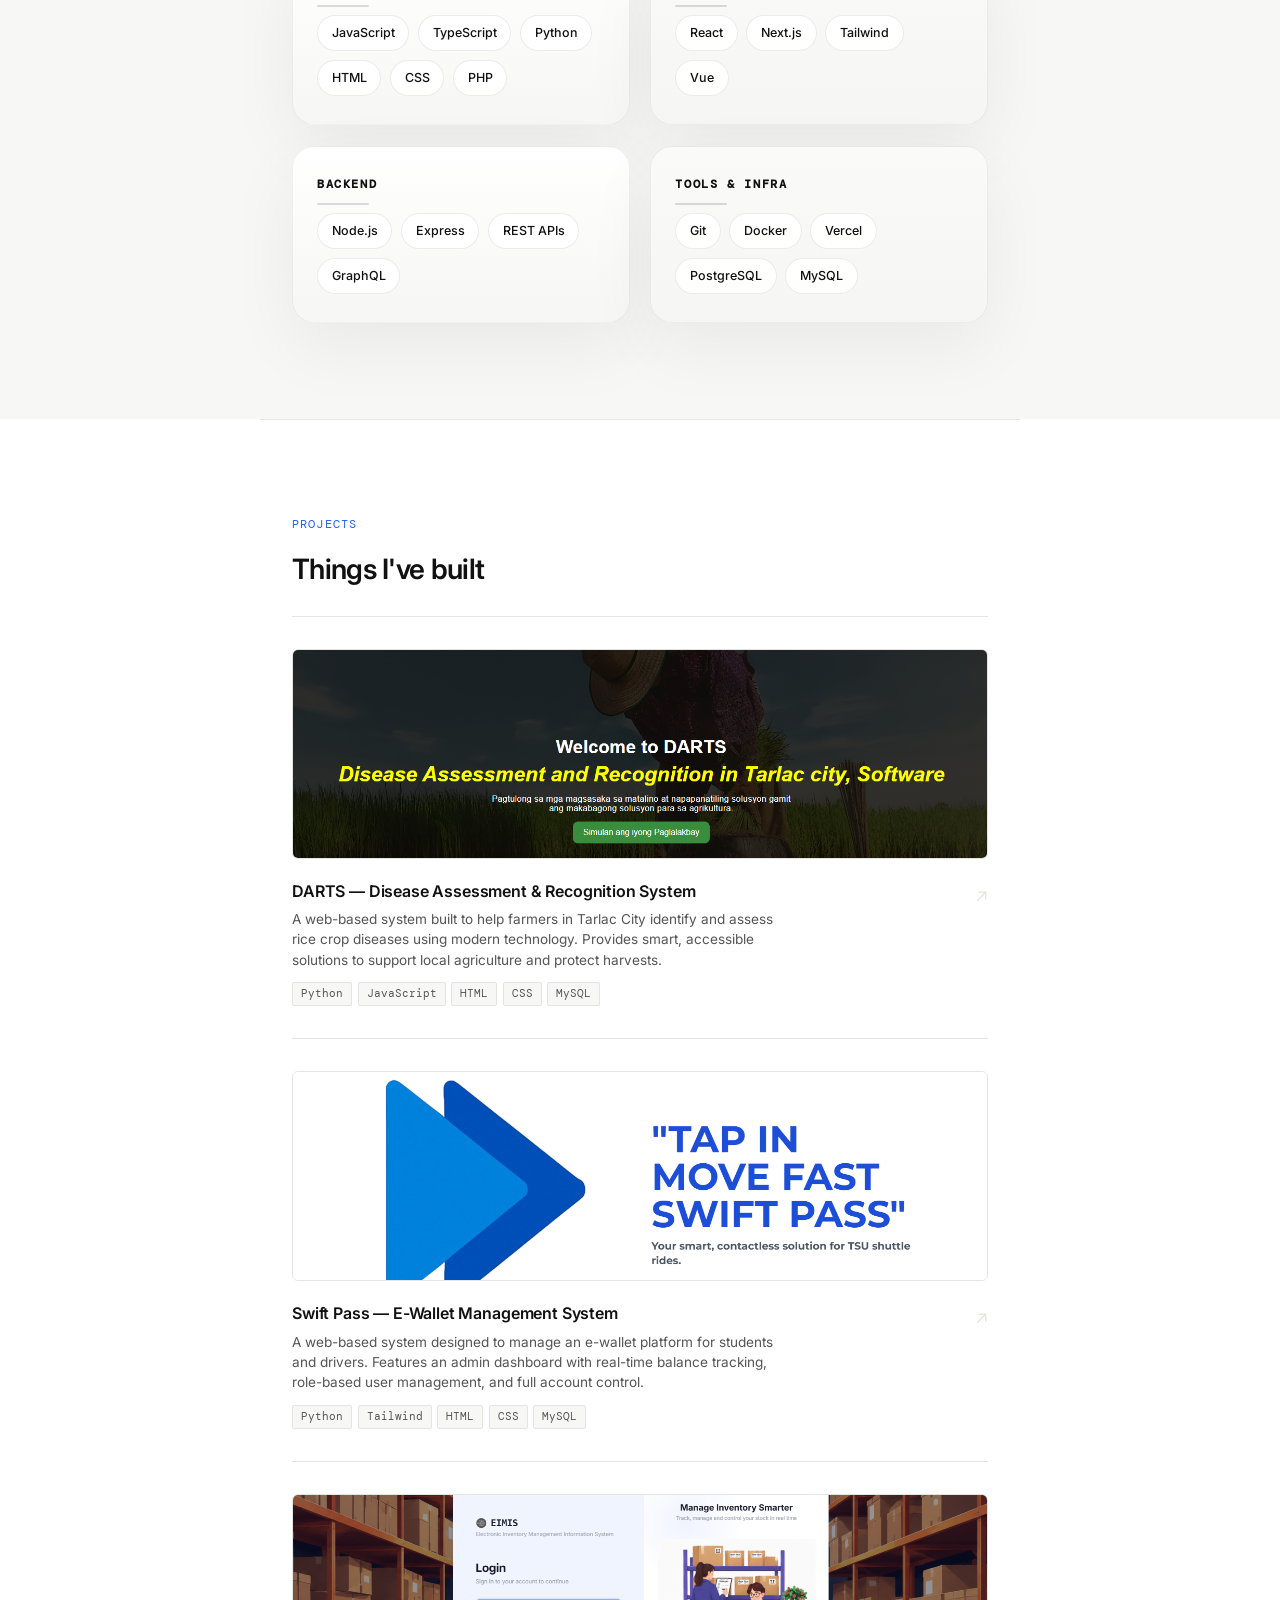
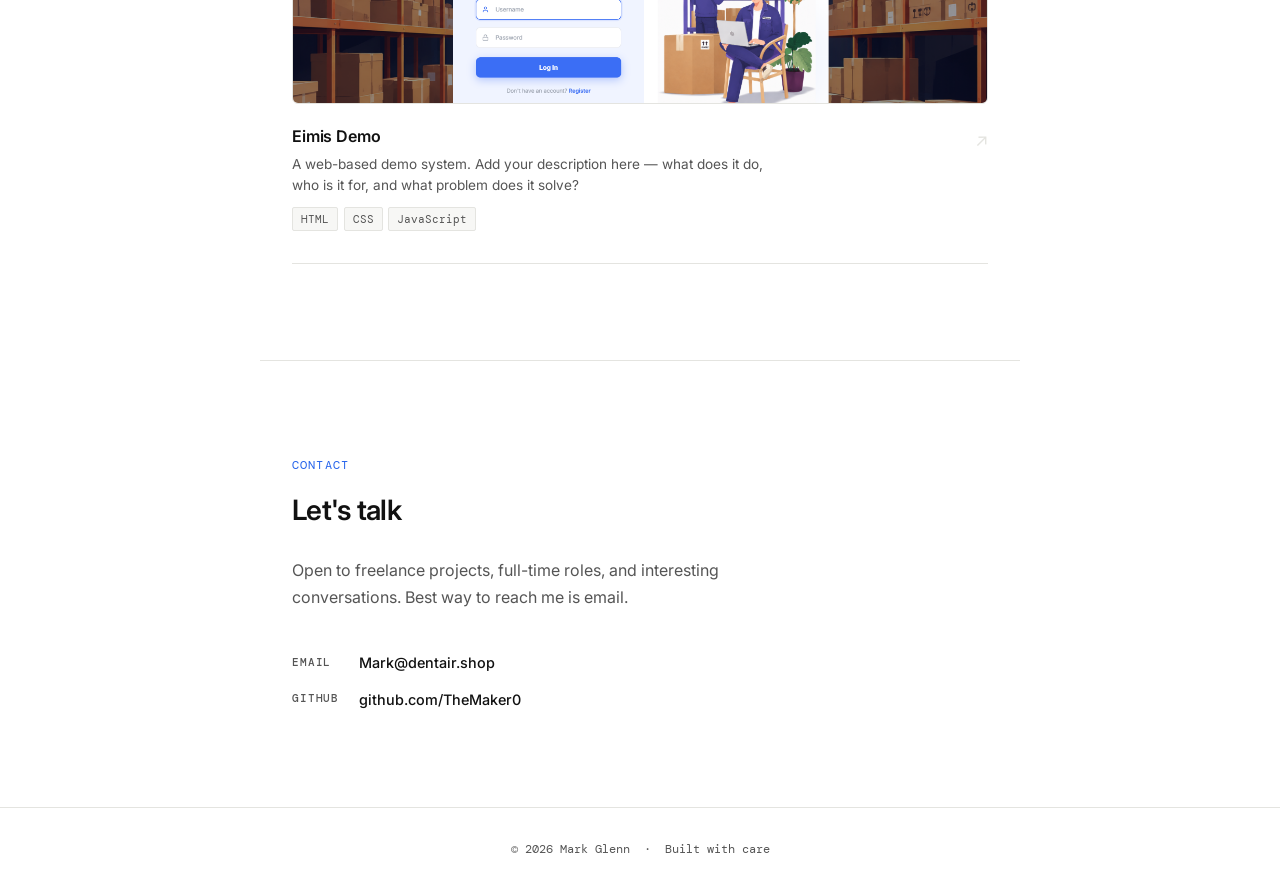
==== commit e5215c76: "adding project file Co-authored-by: Copilot <copilot@github.com>" ====
--- a/index.html
+++ b/index.html
@@ -151,18 +151,48 @@
     }
     #skills { background: transparent; border-top: none; }
     .skills-grid {
-      display: grid; grid-template-columns: repeat(auto-fill, minmax(200px, 1fr));
-      gap: 1px; border: 1px solid var(--faint); background: var(--faint);
-    }
-    .skill-cell { background: var(--off); padding: 1.25rem 1.5rem; }
+      display: grid; grid-template-columns: repeat(auto-fit, minmax(260px, 1fr));
+      gap: 1.3rem;
+    }
+    .skill-cell {
+      background: linear-gradient(180deg, rgba(255,255,255,0.95), rgba(247,247,245,0.96));
+      border: 1px solid rgba(17, 17, 17, 0.06);
+      border-radius: 22px;
+      padding: 1.75rem 1.5rem;
+      box-shadow: 0 24px 70px rgba(15, 23, 42, 0.06);
+      transition: transform 0.28s ease, box-shadow 0.28s ease, border-color 0.28s ease;
+    }
+    .skill-cell:hover {
+      transform: translateY(-3px);
+      box-shadow: 0 30px 90px rgba(15, 23, 42, 0.1);
+      border-color: rgba(17, 17, 17, 0.1);
+    }
     .skill-cell h3 {
-      font-family: var(--mono); font-size: 0.72rem; letter-spacing: 0.08em;
-      text-transform: uppercase; color: var(--mid); margin-bottom: 0.75rem;
-    }
-    .skill-tags { display: flex; flex-wrap: wrap; gap: 0.4rem; }
+      position: relative;
+      font-family: var(--mono); font-size: 0.78rem; letter-spacing: 0.13em;
+      text-transform: uppercase; color: var(--ink); margin-bottom: 1.1rem;
+    }
+    .skill-cell h3::after {
+      content: '';
+      position: absolute;
+      left: 0; bottom: -0.6rem;
+      width: 52px; height: 2px;
+      border-radius: 999px;
+      background: rgba(17, 24, 39, 0.15);
+    }
+    .skill-tags { display: flex; flex-wrap: wrap; gap: 0.55rem; }
     .tag {
-      font-size: 0.75rem; background: var(--white); border: 1px solid var(--faint);
-      color: var(--ink); padding: 0.2rem 0.6rem; border-radius: 3px;
+      font-size: 0.78rem; font-weight: 500;
+      color: var(--ink); background: rgba(255,255,255,0.9);
+      border: 1px solid rgba(17, 17, 17, 0.08);
+      padding: 0.45rem 0.85rem; border-radius: 999px;
+      box-shadow: inset 0 1px 0 rgba(255,255,255,0.8);
+    }
+    .skill-cell:nth-child(odd) {
+      background: linear-gradient(180deg, rgba(255,255,255,0.96), rgba(246,246,244,0.96));
+    }
+    .skill-cell:nth-child(even) {
+      background: linear-gradient(180deg, rgba(250,250,249,0.96), rgba(245,245,243,0.96));
     }
 
     /* PROJECTS */
@@ -392,7 +422,7 @@
   <ul class="nav-links">
     <li><a href="#about">About</a></li>
     <li><a href="#skills">Skills</a></li>
-    <li><a href="#projects">Projects</a></li>
+    <li><a href="project.html">Projects</a></li>
     <li><a href="#contact">Contact</a></li>
   </ul>
   <button class="theme-switch" id="theme-switch" type="button" aria-label="Switch to dark mode">
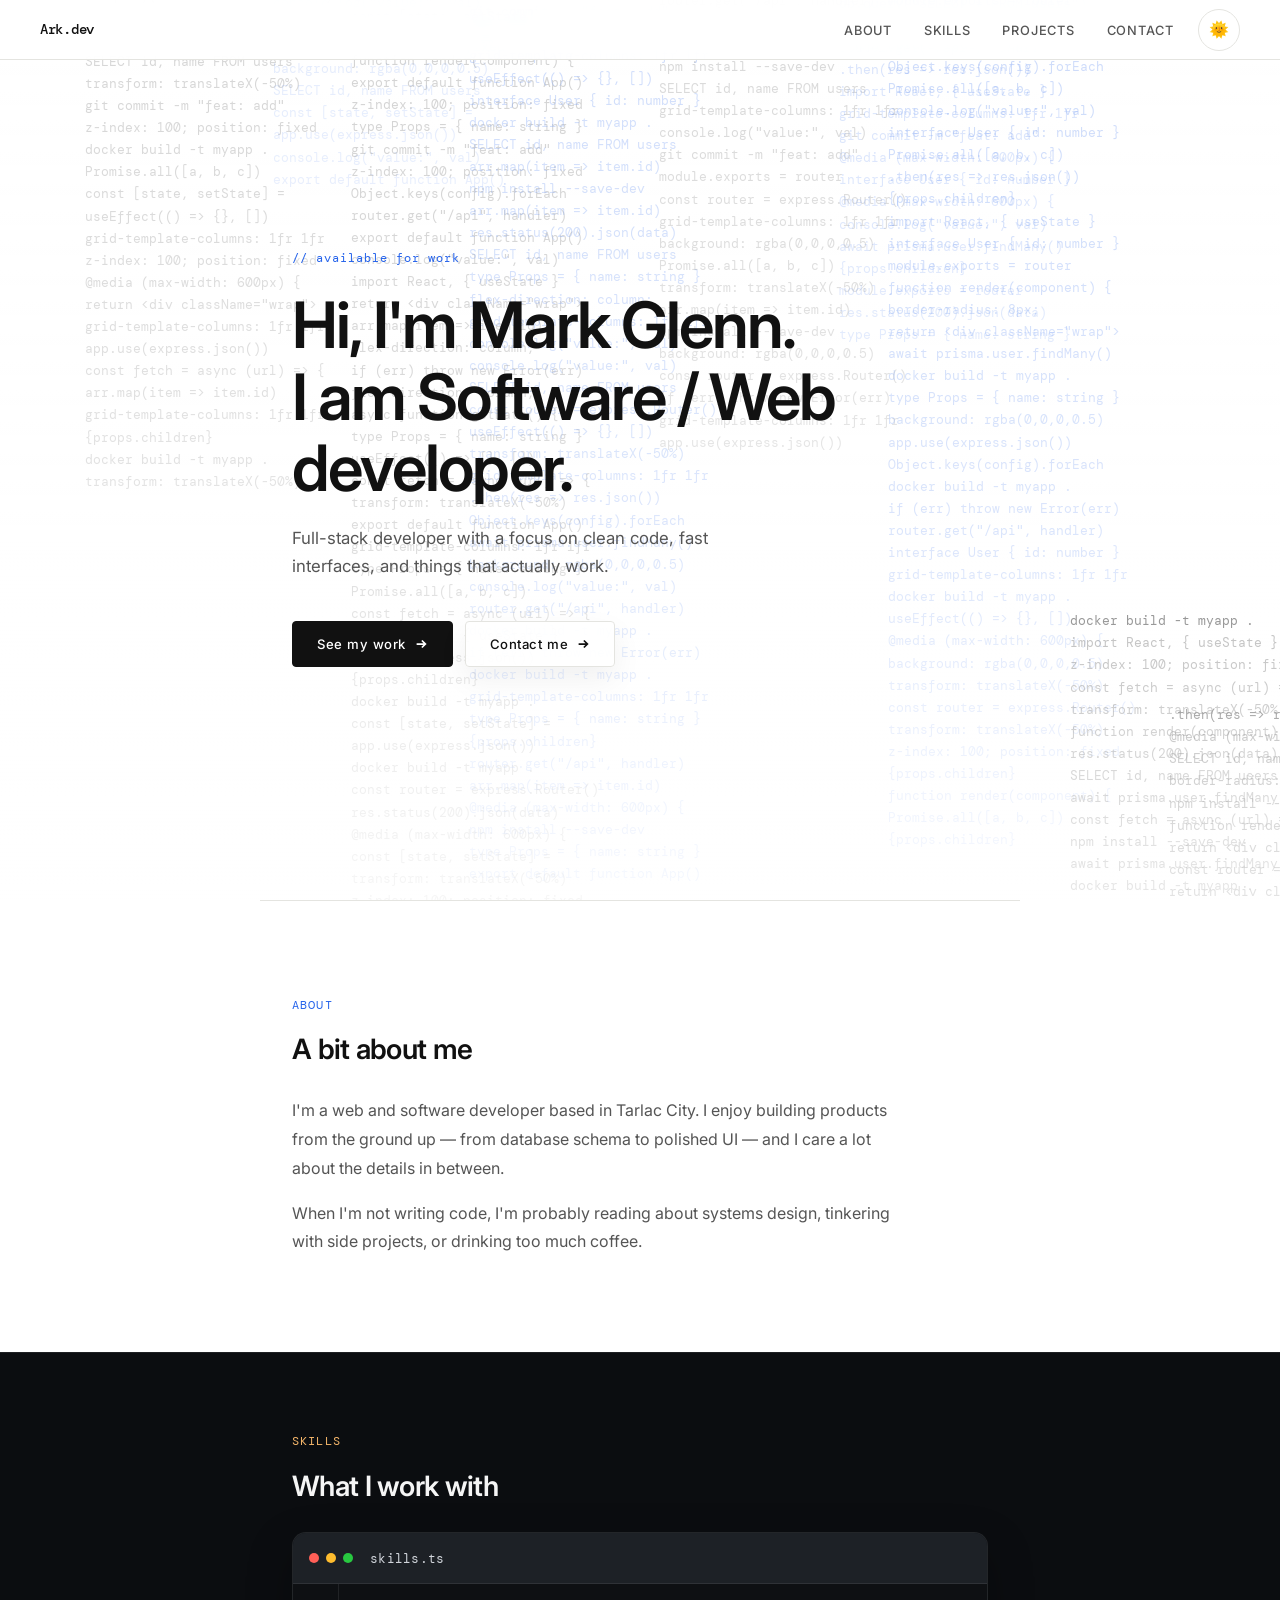
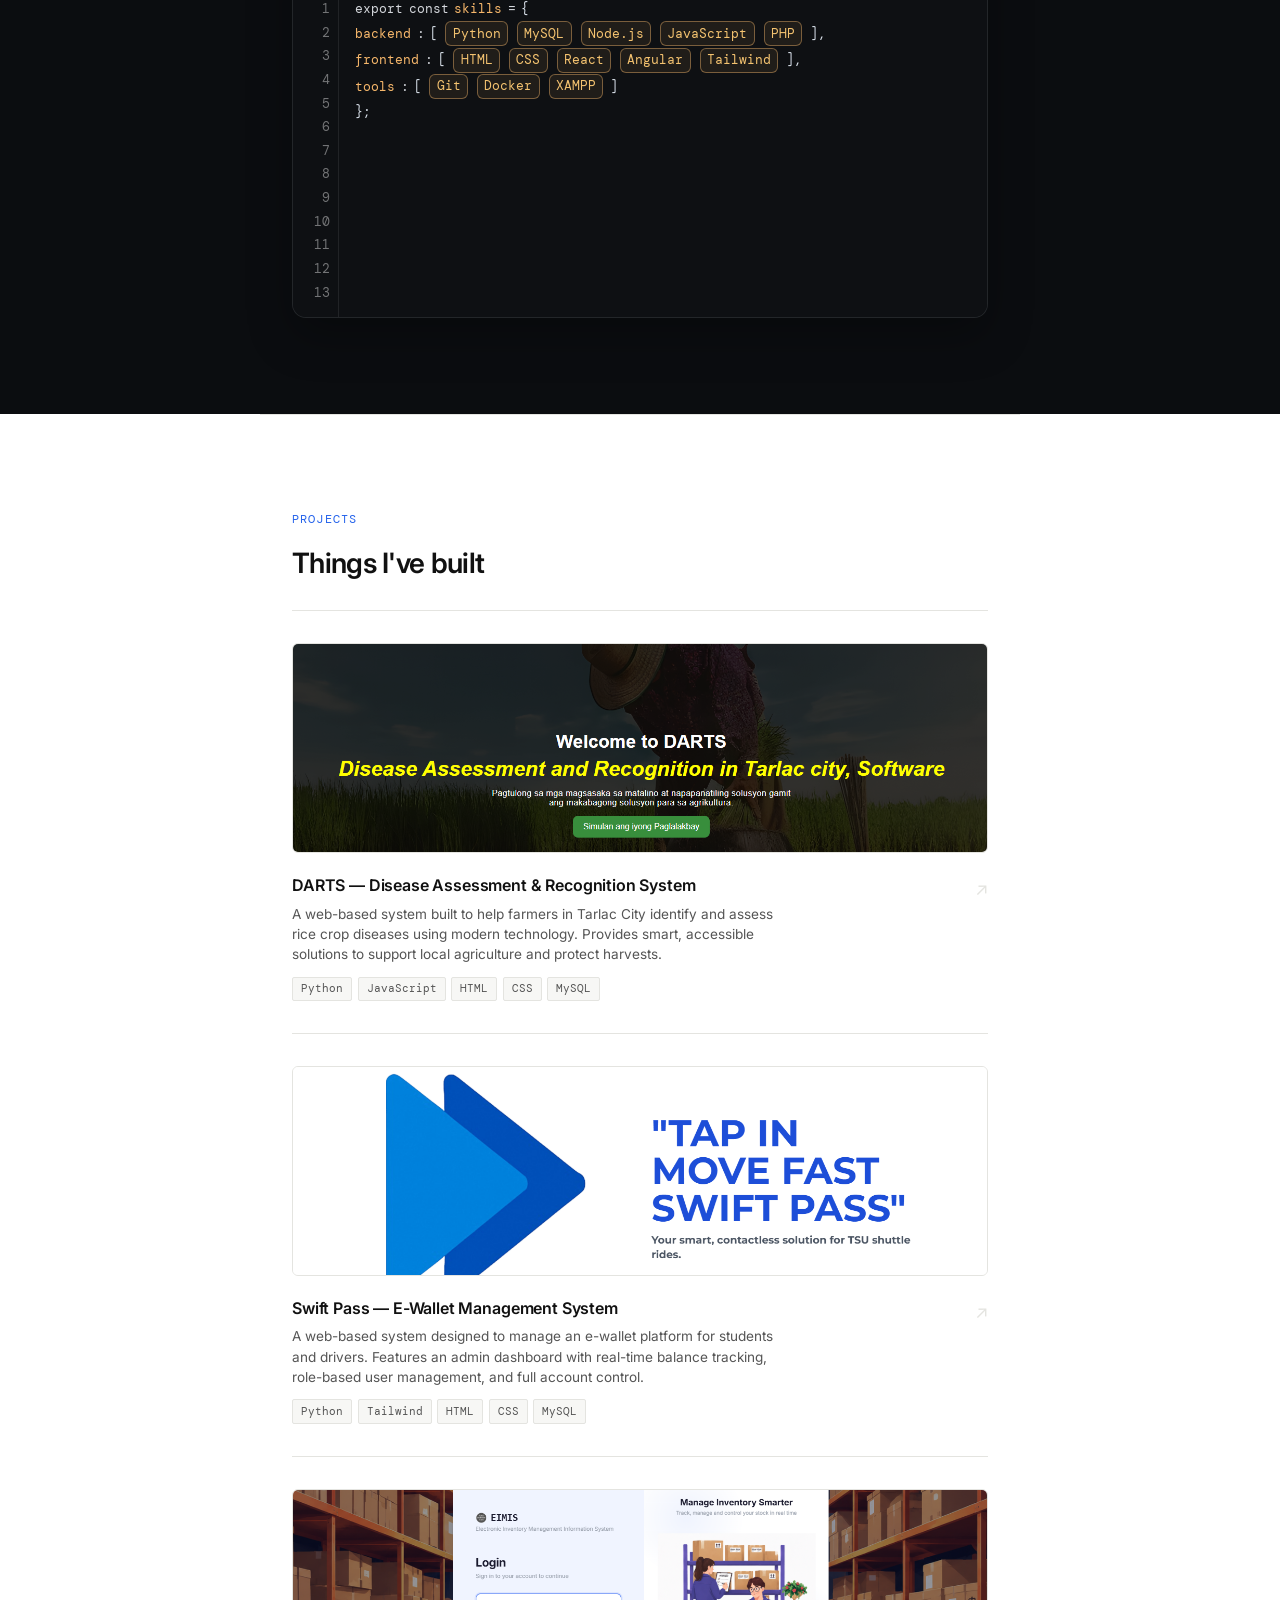
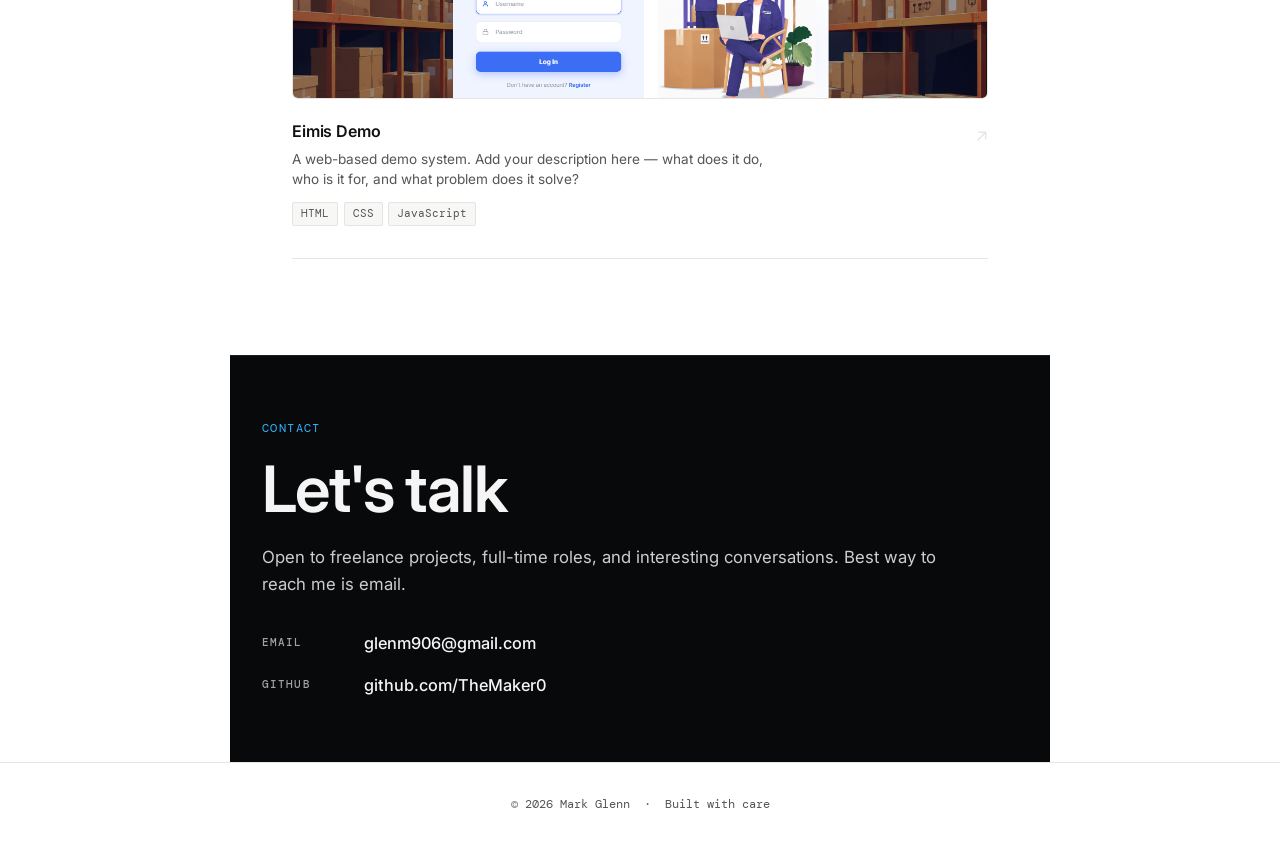
==== commit d3face13: "Enhance navigation and skills section with responsive design and improved layout Co-authored-by: Cop" ====
--- a/index.html
+++ b/index.html
@@ -31,6 +31,7 @@
     nav {
       position: fixed; top: 0; left: 0; right: 0; z-index: 100;
       display: flex; align-items: center; justify-content: space-between;
+      gap: 1.25rem;
       padding: 0 2.5rem; height: 60px;
       background: rgba(255,255,255,0.92);
       backdrop-filter: blur(10px);
@@ -39,14 +40,43 @@
     .nav-logo {
       font-family: var(--mono); font-size: 0.85rem; font-weight: 500;
       color: var(--ink); text-decoration: none; letter-spacing: -0.02em;
-    }
-    .nav-links { display: flex; gap: 2rem; list-style: none; }
+      flex-shrink: 0;
+    }
+    .nav-panel {
+      display: flex; align-items: center; justify-content: space-between;
+      gap: 1.5rem;
+      margin-left: auto;
+    }
+    .nav-links {
+      display: flex; align-items: center; gap: 2rem; list-style: none;
+    }
     .nav-links a {
       font-size: 0.8rem; font-weight: 500; color: var(--mid);
       text-decoration: none; letter-spacing: 0.06em; text-transform: uppercase;
       transition: color 0.2s;
     }
     .nav-links a:hover { color: var(--ink); }
+
+    .nav-toggle {
+      display: none;
+      width: 42px; height: 42px;
+      border-radius: 999px;
+      border: 1px solid var(--faint);
+      background: transparent;
+      color: var(--ink);
+      cursor: pointer;
+      align-items: center;
+      justify-content: center;
+      flex-direction: column;
+      gap: 4px;
+      padding: 0;
+    }
+    .nav-toggle span {
+      display: block;
+      width: 16px; height: 2px;
+      border-radius: 999px;
+      background: currentColor;
+    }
 
     .theme-switch {
       background: transparent; color: var(--ink);
@@ -55,6 +85,7 @@
       display: inline-flex; align-items: center; justify-content: center;
       font-size: 1rem; cursor: pointer;
       transition: background 0.2s, color 0.2s, border-color 0.2s;
+      flex-shrink: 0;
     }
     .theme-switch:hover { background: var(--off); }
     .theme-switch .theme-icon { display: inline-flex; align-items: center; justify-content: center; }
@@ -146,53 +177,153 @@
 
     /* SKILLS */
     #skills-wrap {
-      position: relative; z-index: 10; background: var(--off);
-      border-top: 1px solid var(--faint);
-    }
-    #skills { background: transparent; border-top: none; }
-    .skills-grid {
-      display: grid; grid-template-columns: repeat(auto-fit, minmax(260px, 1fr));
-      gap: 1.3rem;
-    }
-    .skill-cell {
-      background: linear-gradient(180deg, rgba(255,255,255,0.95), rgba(247,247,245,0.96));
-      border: 1px solid rgba(17, 17, 17, 0.06);
-      border-radius: 22px;
-      padding: 1.75rem 1.5rem;
-      box-shadow: 0 24px 70px rgba(15, 23, 42, 0.06);
-      transition: transform 0.28s ease, box-shadow 0.28s ease, border-color 0.28s ease;
-    }
-    .skill-cell:hover {
-      transform: translateY(-3px);
-      box-shadow: 0 30px 90px rgba(15, 23, 42, 0.1);
-      border-color: rgba(17, 17, 17, 0.1);
-    }
-    .skill-cell h3 {
-      position: relative;
-      font-family: var(--mono); font-size: 0.78rem; letter-spacing: 0.13em;
-      text-transform: uppercase; color: var(--ink); margin-bottom: 1.1rem;
-    }
-    .skill-cell h3::after {
-      content: '';
-      position: absolute;
-      left: 0; bottom: -0.6rem;
-      width: 52px; height: 2px;
-      border-radius: 999px;
-      background: rgba(17, 24, 39, 0.15);
-    }
-    .skill-tags { display: flex; flex-wrap: wrap; gap: 0.55rem; }
-    .tag {
-      font-size: 0.78rem; font-weight: 500;
-      color: var(--ink); background: rgba(255,255,255,0.9);
-      border: 1px solid rgba(17, 17, 17, 0.08);
-      padding: 0.45rem 0.85rem; border-radius: 999px;
-      box-shadow: inset 0 1px 0 rgba(255,255,255,0.8);
-    }
-    .skill-cell:nth-child(odd) {
-      background: linear-gradient(180deg, rgba(255,255,255,0.96), rgba(246,246,244,0.96));
-    }
-    .skill-cell:nth-child(even) {
-      background: linear-gradient(180deg, rgba(250,250,249,0.96), rgba(245,245,243,0.96));
+      position: relative; z-index: 10; background: #0b0d10;
+      border-top: 1px solid rgba(255,255,255,0.08);
+    }
+    #skills {
+      background: transparent; border-top: none;
+      padding-top: 5rem;
+    }
+    #skills h2 {
+      color: #f5f5f5;
+      margin-bottom: 1.5rem;
+    }
+    #skills .section-label {
+      color: #f6b76b;
+    }
+
+    .skills-panel {
+      background: rgba(17, 20, 24, 0.98);
+      border: 1px solid rgba(255,255,255,0.08);
+      border-radius: 14px;
+      overflow: hidden;
+      box-shadow: 0 18px 45px rgba(0,0,0,0.28);
+      max-width: 830px;
+    }
+
+    .skills-topbar {
+      display: flex;
+      align-items: center;
+      gap: 0.7rem;
+      padding: 0.9rem 1rem;
+      border-bottom: 1px solid rgba(255,255,255,0.08);
+      background: rgba(31, 35, 41, 0.9);
+      font-family: var(--mono);
+      color: #e5e7eb;
+      font-size: 0.8rem;
+    }
+
+    .traffic-lights {
+      display: inline-flex;
+      align-items: center;
+      gap: 0.45rem;
+      margin-right: 0.35rem;
+    }
+
+    .traffic-lights span {
+      width: 10px;
+      height: 10px;
+      border-radius: 50%;
+      display: inline-block;
+    }
+
+    .traffic-lights span:nth-child(1) { background: #ff5f57; }
+    .traffic-lights span:nth-child(2) { background: #febc2e; }
+    .traffic-lights span:nth-child(3) { background: #28c840; }
+
+    .skills-filename {
+      color: #d1d5db;
+      letter-spacing: 0.02em;
+      font-size: 0.82rem;
+    }
+
+    .skills-body {
+      display: grid;
+      grid-template-columns: 46px 1fr;
+      min-height: 250px;
+      background: rgba(14, 16, 19, 0.96);
+    }
+
+    .line-numbers {
+      padding: 0.8rem 0.5rem 0.8rem 0.75rem;
+      border-right: 1px solid rgba(255,255,255,0.08);
+      font-family: var(--mono);
+      font-size: 0.82rem;
+      color: rgba(255,255,255,0.42);
+      text-align: right;
+      user-select: none;
+      line-height: 1.8;
+    }
+
+    .skill-code {
+      padding: 0.8rem 1.1rem 0.8rem 1rem;
+      font-family: var(--mono);
+      font-size: 0.82rem;
+      line-height: 1.8;
+      color: #d9dfe8;
+      white-space: normal;
+    }
+
+    .skill-code .key { color: #d4d7dc; }
+    .skill-code .prop { color: #f6b76b; }
+    .skill-code .string { color: #e7b75d; }
+    .skill-code .tag { color: #ffc76a; }
+    .skill-code .bracket { color: #d7dfe8; }
+
+    .skill-line {
+      display: flex;
+      flex-wrap: wrap;
+      align-items: center;
+      gap: 0.35rem;
+      min-height: 1.8em;
+    }
+
+    .skill-chip {
+      display: inline-flex;
+      align-items: center;
+      justify-content: center;
+      border: 1px solid rgba(246, 183, 107, 0.42);
+      background: rgba(246, 183, 107, 0.08);
+      color: #f4c370;
+      border-radius: 6px;
+      padding: 0.08rem 0.4rem;
+      font-size: 0.79rem;
+      line-height: 1.6;
+      white-space: nowrap;
+      margin: 0.05rem 0.1rem;
+    }
+
+    @media (max-width: 760px) {
+      #skills {
+        padding-top: 4rem;
+      }
+
+      .skills-panel {
+        max-width: 100%;
+      }
+
+      .skills-topbar {
+        padding: 0.8rem 0.9rem;
+      }
+
+      .skills-body {
+        grid-template-columns: 38px 1fr;
+      }
+
+      .line-numbers {
+        padding-left: 0.4rem;
+        padding-right: 0.25rem;
+        font-size: 0.72rem;
+      }
+
+      .skill-code {
+        padding: 0.8rem 0.7rem;
+        font-size: 0.72rem;
+      }
+
+      .skill-chip {
+        font-size: 0.72rem;
+      }
     }
 
     /* PROJECTS */
@@ -352,18 +483,79 @@
     .modal-open-btn svg { width: 14px; height: 14px; }
 
     /* CONTACT */
-    #contact { border-top: 1px solid var(--faint); }
-    .contact-intro { font-size: 1rem; color: var(--mid); margin-bottom: 2.5rem; max-width: 460px; line-height: 1.7; }
-    .contact-links { display: flex; flex-direction: column; gap: 0.85rem; }
+    #contact {
+      border-top: 1px solid rgba(255,255,255,0.08);
+      background: #08090b;
+      color: #f2f2f2;
+      padding-top: 4rem;
+      padding-bottom: 4rem;
+      max-width: 820px;
+    }
+    #contact .section-label {
+      color: #32b2ff;
+      margin-bottom: 1.2rem;
+      letter-spacing: 0.12em;
+    }
+    #contact h2 {
+      font-size: clamp(2.4rem, 5vw, 4rem);
+      line-height: 0.98;
+      margin-bottom: 1.5rem;
+      color: #f5f5f5;
+    }
+    .contact-intro {
+      font-size: 1.05rem;
+      color: rgba(255,255,255,0.8);
+      margin-bottom: 2rem;
+      max-width: 700px;
+      line-height: 1.6;
+    }
+    .contact-links {
+      display: flex;
+      flex-direction: column;
+      gap: 1rem;
+      max-width: 560px;
+    }
     .contact-link {
-      display: inline-flex; align-items: center; gap: 0.75rem;
-      font-size: 0.9rem; color: var(--ink); text-decoration: none;
-      font-weight: 500; transition: color 0.2s;
-    }
-    .contact-link:hover { color: var(--accent); }
+      display: flex;
+      align-items: center;
+      gap: 1.4rem;
+      font-size: 1.02rem;
+      color: #f5f5f5;
+      text-decoration: none;
+      font-weight: 500;
+      transition: color 0.2s ease, opacity 0.2s ease;
+      width: fit-content;
+    }
+    .contact-link:hover {
+      color: #5ecbff;
+    }
     .contact-link-label {
-      font-family: var(--mono); font-size: 0.68rem; color: var(--mid);
-      text-transform: uppercase; letter-spacing: 0.08em; width: 55px;
+      font-family: var(--mono);
+      font-size: 0.7rem;
+      color: rgba(255,255,255,0.62);
+      text-transform: uppercase;
+      letter-spacing: 0.1em;
+      width: 80px;
+      flex-shrink: 0;
+    }
+
+    @media (max-width: 600px) {
+      #contact {
+        padding-top: 3.5rem;
+        padding-bottom: 3rem;
+      }
+      .contact-links {
+        gap: 0.9rem;
+      }
+      .contact-link {
+        flex-direction: column;
+        align-items: flex-start;
+        gap: 0.2rem;
+        width: 100%;
+      }
+      .contact-link-label {
+        width: auto;
+      }
     }
 
     footer {
@@ -372,10 +564,59 @@
       font-size: 0.75rem; color: var(--mid); font-family: var(--mono);
     }
 
+    @media (max-width: 760px) {
+      nav {
+        padding: 0 1rem;
+        height: auto;
+        min-height: 60px;
+      }
+
+      .nav-panel {
+        position: absolute;
+        top: calc(100% + 0.5rem);
+        left: 1rem;
+        right: 1rem;
+        display: flex;
+        flex-direction: column;
+        align-items: flex-start;
+        gap: 1rem;
+        padding: 1rem;
+        background: rgba(255,255,255,0.96);
+        border: 1px solid var(--faint);
+        border-radius: 14px;
+        box-shadow: 0 18px 38px rgba(17,17,17,0.08);
+        opacity: 0;
+        pointer-events: none;
+        transform: translateY(-8px);
+        transition: opacity 0.2s ease, transform 0.2s ease;
+      }
+      .nav-panel.open {
+        opacity: 1;
+        pointer-events: auto;
+        transform: translateY(0);
+      }
+
+      .nav-toggle {
+        display: inline-flex;
+      }
+
+      .nav-links {
+        width: 100%;
+        flex-direction: column;
+        align-items: flex-start;
+        gap: 1rem;
+      }
+
+      .nav-links a {
+        font-size: 0.72rem;
+      }
+
+      .theme-switch {
+        margin-left: auto;
+      }
+    }
+
     @media (max-width: 600px) {
-      nav { padding: 0 1.25rem; }
-      .nav-links { gap: 1.25rem; }
-      .nav-links a { font-size: 0.72rem; }
       section.cs { padding: 4rem 1.25rem; }
       .modal-gallery { height: 220px; }
       .modal-body { padding: 1.25rem; }
@@ -418,16 +659,26 @@
 </div>
 
 <nav aria-label="Primary navigation">
-  <a class="nav-logo" href="#hero">Air.dev</a>
-  <ul class="nav-links">
-    <li><a href="#about">About</a></li>
-    <li><a href="#skills">Skills</a></li>
-    <li><a href="project.html">Projects</a></li>
-    <li><a href="#contact">Contact</a></li>
-  </ul>
-  <button class="theme-switch" id="theme-switch" type="button" aria-label="Switch to dark mode">
-    <span class="theme-icon" aria-hidden="true">🌙</span>
+  <a class="nav-logo" href="#hero">Ark.dev</a>
+
+  <button class="nav-toggle" id="nav-toggle" type="button" aria-label="Toggle navigation" aria-expanded="false">
+    <span></span>
+    <span></span>
+    <span></span>
   </button>
+
+  <div class="nav-panel" id="nav-panel">
+    <ul class="nav-links">
+      <li><a href="#about">About</a></li>
+      <li><a href="#skills">Skills</a></li>
+      <li><a href="#projects">Projects</a></li>
+      <li><a href="#contact">Contact</a></li>
+    </ul>
+
+    <button class="theme-switch" id="theme-switch" type="button" aria-label="Switch to dark mode">
+      <span class="theme-icon" aria-hidden="true">🌙</span>
+    </button>
+  </div>
 </nav>
 <main>
 
@@ -469,44 +720,40 @@
   <section class="cs" id="skills">
     <p class="section-label">Skills</p>
     <h2>What I work with</h2>
-    <div class="skills-grid">
-      <div class="skill-cell">
-        <h3>Languages</h3>
-        <div class="skill-tags">
-          <span class="tag">JavaScript</span>
-          <span class="tag">TypeScript</span>
-          <span class="tag">Python</span>
-          <span class="tag">HTML</span>
-          <span class="tag">CSS</span>
-          <span class="tag">PHP</span>
+
+    <div class="skills-panel" aria-label="Skills overview in code format">
+      <div class="skills-topbar">
+        <div class="traffic-lights" aria-hidden="true">
+          <span></span>
+          <span></span>
+          <span></span>
         </div>
+        <span class="skills-filename">skills.ts</span>
       </div>
-      <div class="skill-cell">
-        <h3>Frontend</h3>
-        <div class="skill-tags">
-          <span class="tag">React</span>
-          <span class="tag">Next.js</span>
-          <span class="tag">Tailwind</span>
-          <span class="tag">Vue</span>
+
+      <div class="skills-body">
+        <div class="line-numbers" aria-hidden="true">
+          <div>1</div>
+          <div>2</div>
+          <div>3</div>
+          <div>4</div>
+          <div>5</div>
+          <div>6</div>
+          <div>7</div>
+          <div>8</div>
+          <div>9</div>
+          <div>10</div>
+          <div>11</div>
+          <div>12</div>
+          <div>13</div>
         </div>
-      </div>
-      <div class="skill-cell">
-        <h3>Backend</h3>
-        <div class="skill-tags">
-          <span class="tag">Node.js</span>
-          <span class="tag">Express</span>
-          <span class="tag">REST APIs</span>
-          <span class="tag">GraphQL</span>
-        </div>
-      </div>
-      <div class="skill-cell">
-        <h3>Tools & Infra</h3>
-        <div class="skill-tags">
-          <span class="tag">Git</span>
-          <span class="tag">Docker</span>
-          <span class="tag">Vercel</span>
-          <span class="tag">PostgreSQL</span>
-          <span class="tag">MySQL</span>
+
+        <div class="skill-code">
+          <div class="skill-line"><span class="key">export</span> <span class="key">const</span> <span class="prop">skills</span> <span class="key">=</span> <span class="bracket">{</span></div>
+          <div class="skill-line"><span class="prop">backend</span><span class="key">:</span> <span class="bracket">[</span> <span class="skill-chip">Python</span> <span class="skill-chip">MySQL</span> <span class="skill-chip">Node.js</span> <span class="skill-chip">JavaScript</span> <span class="skill-chip">PHP</span> <span class="bracket">],</span></div>
+          <div class="skill-line"><span class="prop">frontend</span><span class="key">:</span> <span class="bracket">[</span> <span class="skill-chip">HTML</span> <span class="skill-chip">CSS</span> <span class="skill-chip">React</span> <span class="skill-chip">Angular</span> <span class="skill-chip">Tailwind</span> <span class="bracket">],</span></div>
+          <div class="skill-line"><span class="prop">tools</span><span class="key">:</span> <span class="bracket">[</span> <span class="skill-chip">Git</span> <span class="skill-chip">Docker</span> <span class="skill-chip">XAMPP</span> <span class="bracket">]</span></div>
+          <div class="skill-line"><span class="bracket">};</span></div>
         </div>
       </div>
     </div>
@@ -579,7 +826,7 @@
   <p class="contact-intro">Open to freelance projects, full-time roles, and interesting conversations. Best way to reach me is email.</p>
   <div class="contact-links">
     <a class="contact-link" href="mailto:Mark@dentair.shop">
-      <span class="contact-link-label">Email</span>Mark@dentair.shop
+      <span class="contact-link-label">Email</span>glenm906@gmail.com
     </a>
     <a class="contact-link" href="https://github.com/TheMaker0" target="_blank" rel="noopener noreferrer">
       <span class="contact-link-label">GitHub</span>github.com/TheMaker0
@@ -596,6 +843,8 @@
    persists the selected light/dark mode
    ═══════════════════════════════════════════ */
 const themeSwitch = document.getElementById('theme-switch');
+const navToggle = document.getElementById('nav-toggle');
+const navPanel = document.getElementById('nav-panel');
 const savedTheme = localStorage.getItem('theme');
 const prefersDark = window.matchMedia('(prefers-color-scheme: dark)').matches;
 const themeIcons = { light: '🌞', dark: '🌙' };
@@ -611,6 +860,27 @@
 if (themeSwitch) {
   themeSwitch.addEventListener('click', () => {
     setTheme(document.body.dataset.theme === 'dark' ? 'light' : 'dark');
+  });
+}
+if (navToggle && navPanel) {
+  navToggle.addEventListener('click', () => {
+    const isOpen = navPanel.classList.toggle('open');
+    navToggle.setAttribute('aria-expanded', String(isOpen));
+  });
+
+  navPanel.querySelectorAll('a').forEach(link => {
+    link.addEventListener('click', () => {
+      navPanel.classList.remove('open');
+      navToggle.setAttribute('aria-expanded', 'false');
+    });
+  });
+
+  document.addEventListener('click', (event) => {
+    const clickedInside = navToggle.contains(event.target) || navPanel.contains(event.target);
+    if (!clickedInside) {
+      navPanel.classList.remove('open');
+      navToggle.setAttribute('aria-expanded', 'false');
+    }
   });
 }
 setTheme(savedTheme || (prefersDark ? 'dark' : 'light'));
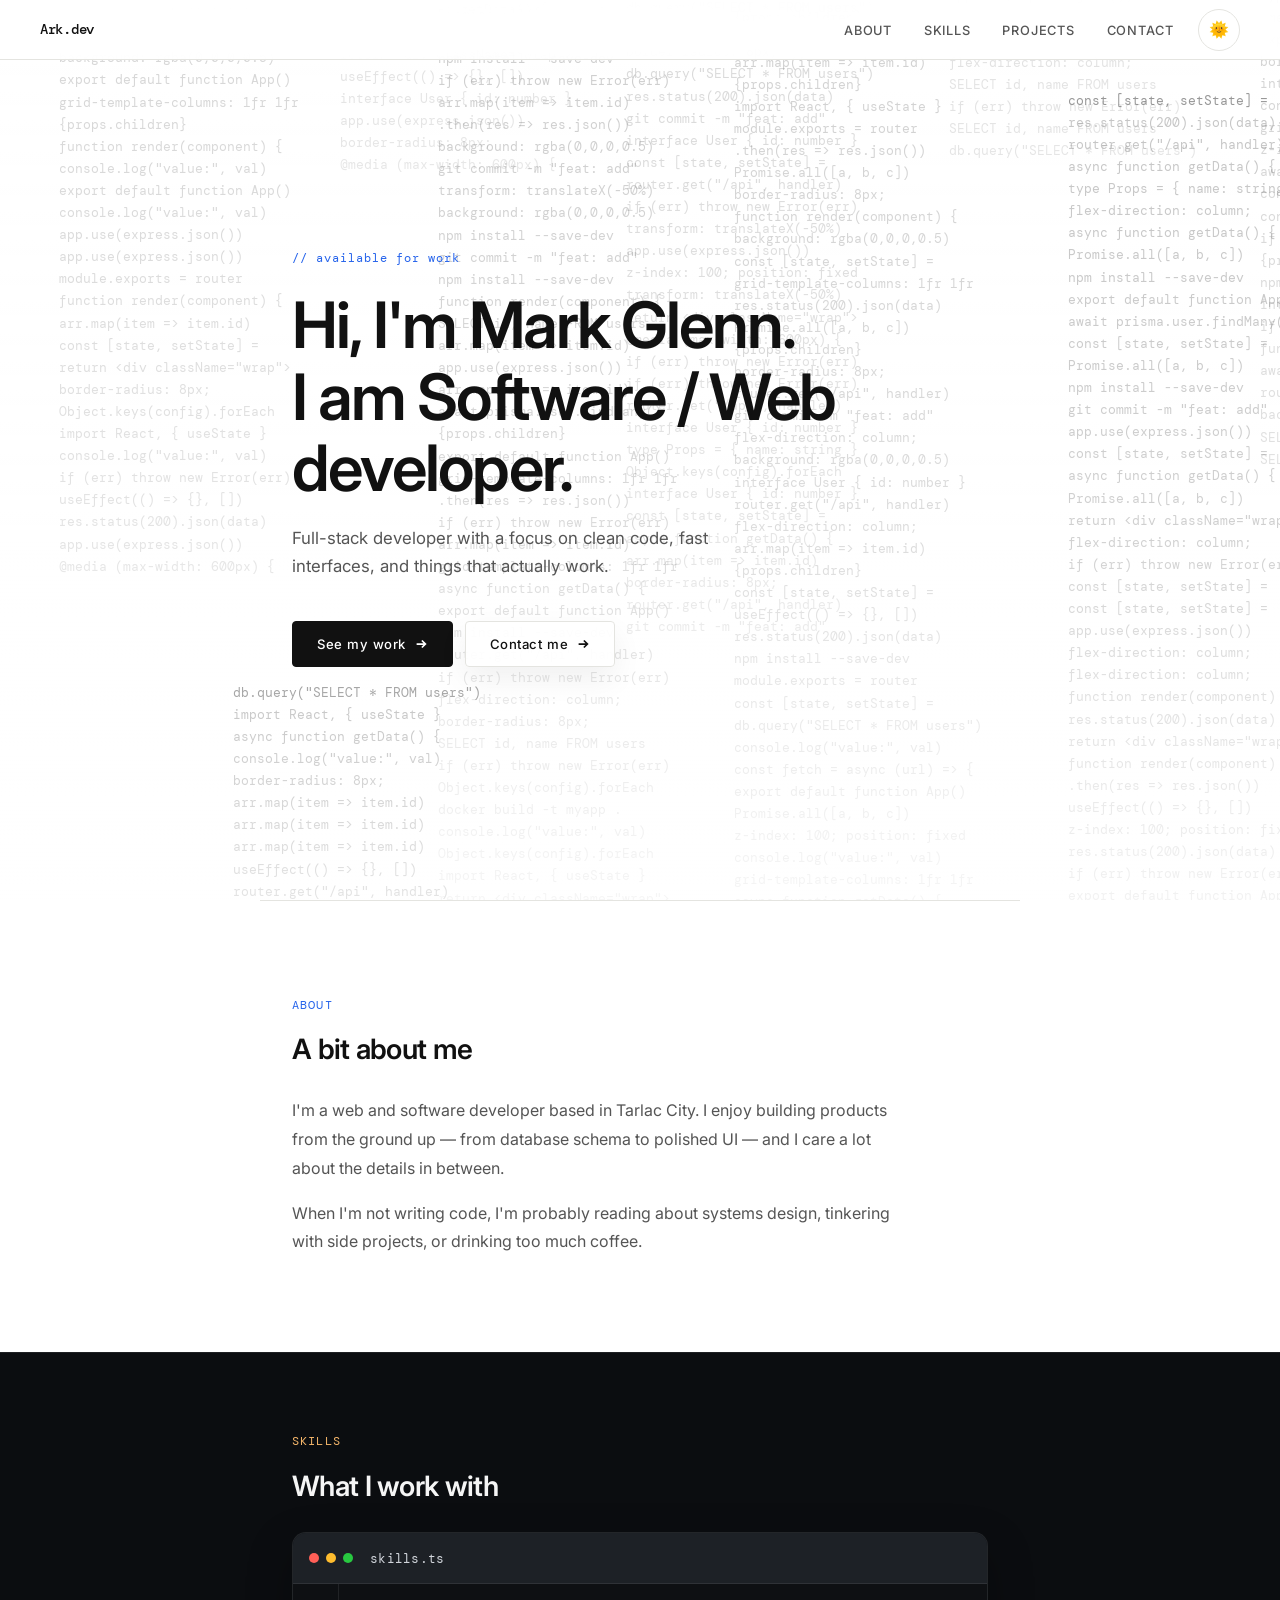
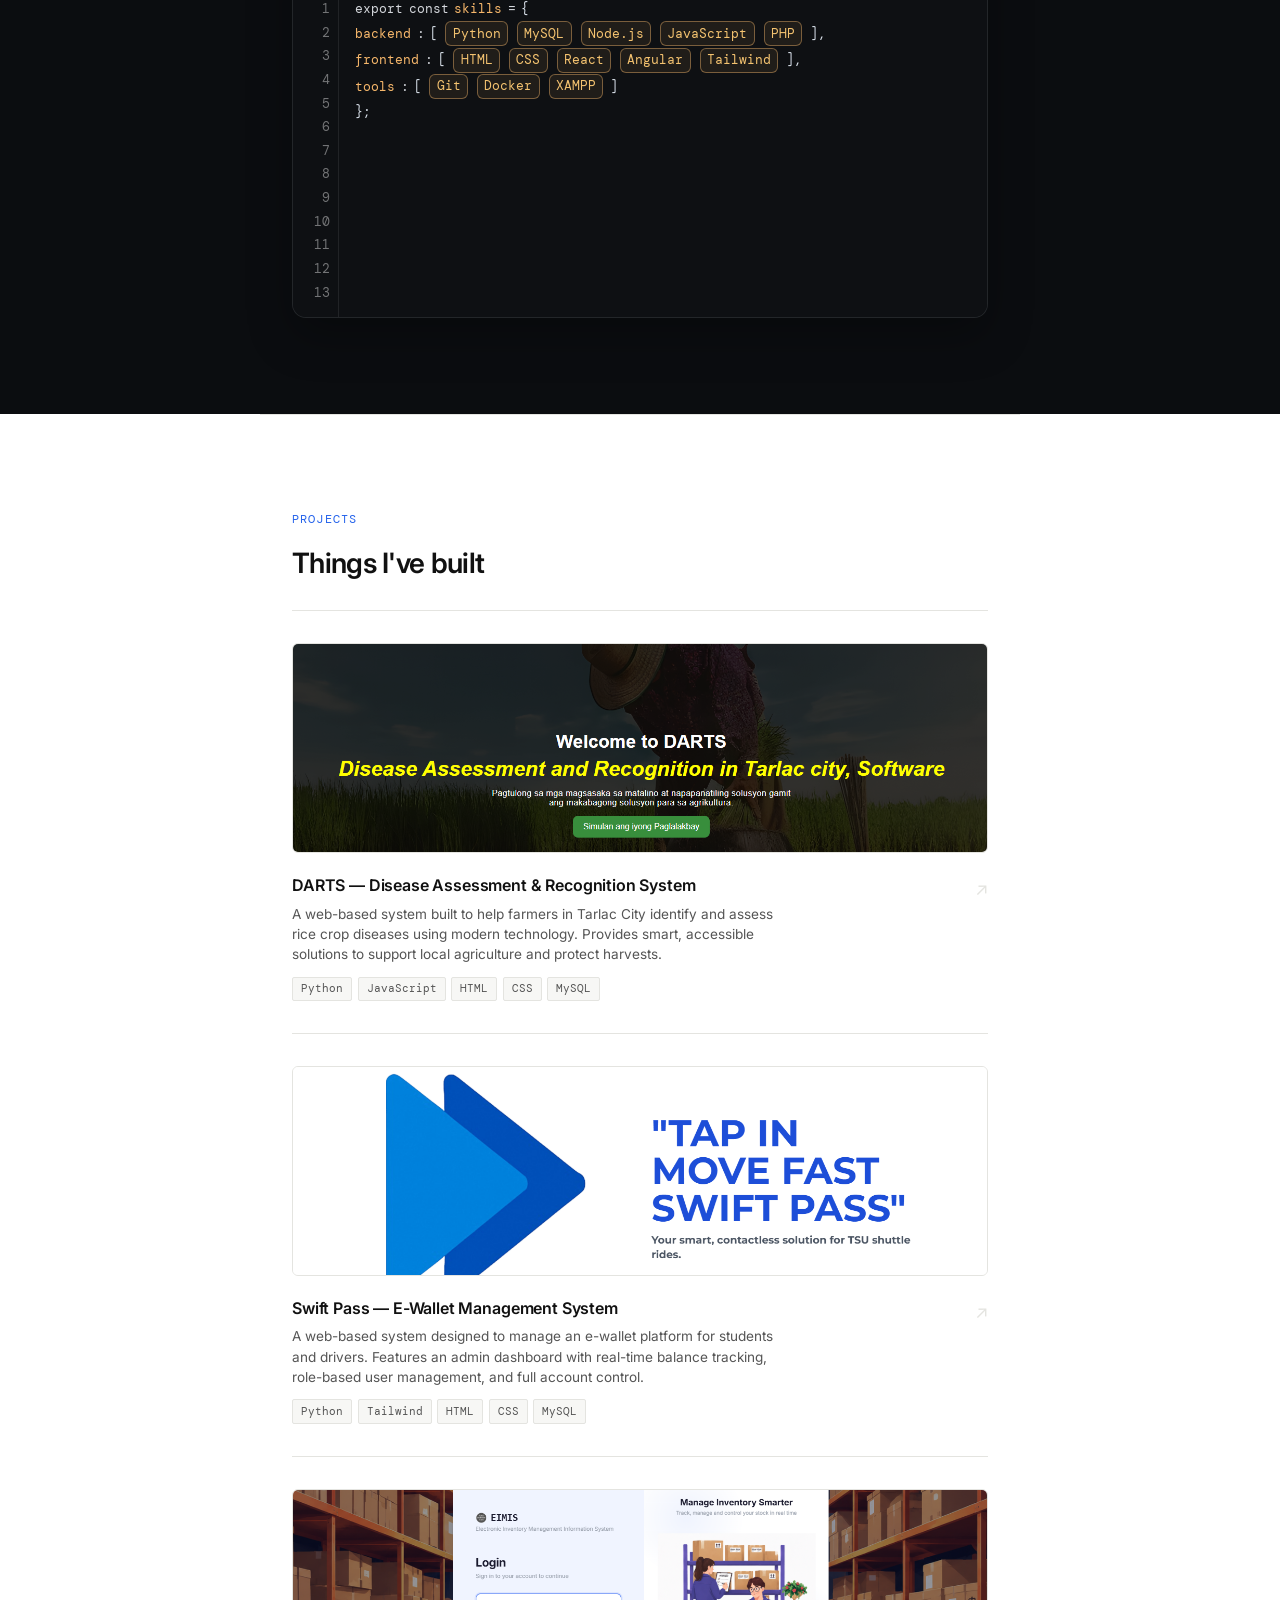
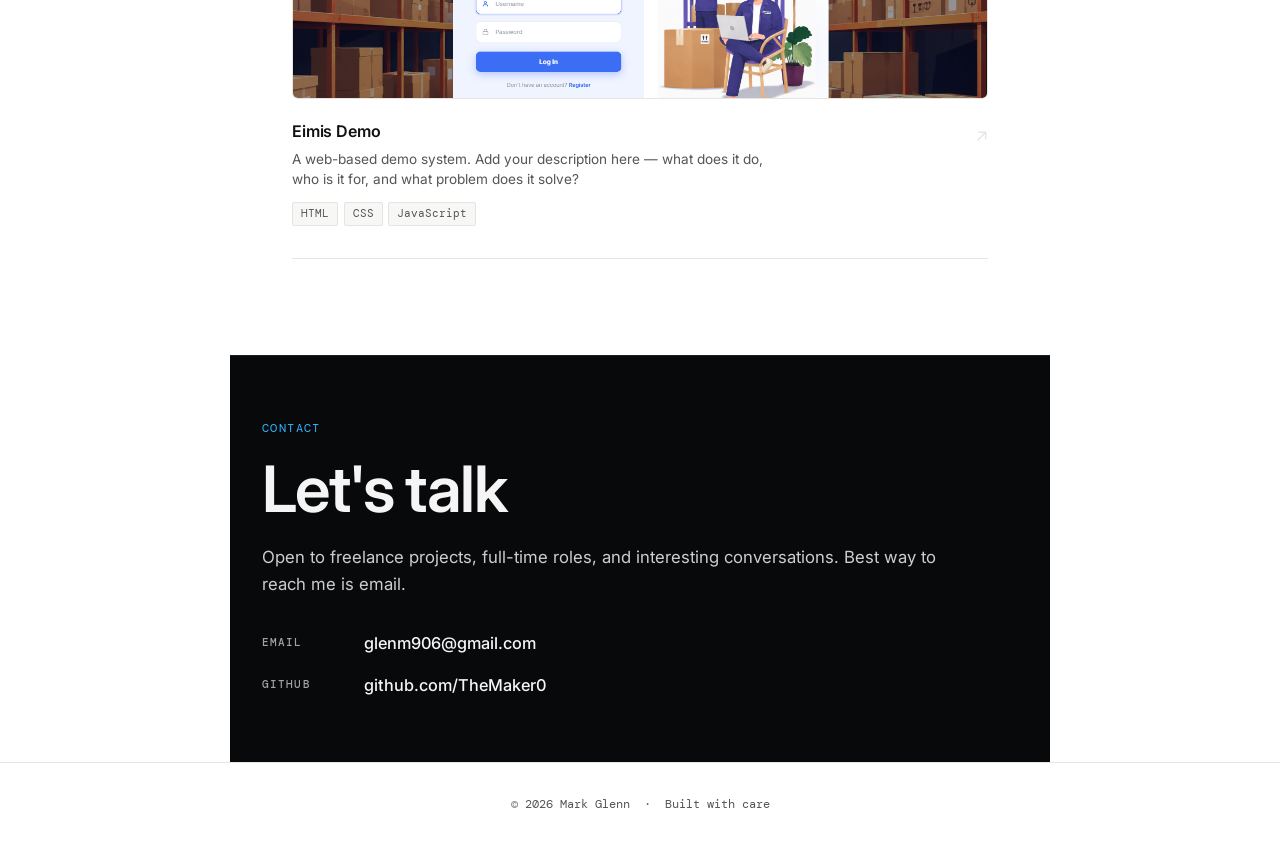
==== commit e26398d5: "sda df" ====
--- a/index.html
+++ b/index.html
@@ -131,6 +131,14 @@
       font-size: 1.05rem; color: var(--mid); max-width: 480px;
       margin-bottom: 2.5rem; line-height: 1.7;
     }
+    .hero-sub a {
+      color: inherit;
+      font-weight: inherit;
+      text-decoration: none;
+      transition: color 0.2s;
+    }
+    .hero-sub a:hover { color: var(--accent); text-decoration: underline; }
+    .hero-sub a:focus-visible { outline: 2px solid var(--accent); outline-offset: 3px; }
     .hero-actions {
       display: flex; flex-wrap: wrap; gap: 0.75rem;
       margin-top: 1.5rem;
@@ -687,9 +695,9 @@
   <div class="hero-content">
     <p class="hero-tag">// available for work</p>
     <h1>Hi, I'm Mark Glenn.<br>I am Software / Web developer.</h1>
-    <p class="hero-sub">Full-stack developer with a focus on clean code, fast interfaces, and things that actually work.</p>
+    <p class="hero-sub">Full-stack developer with a focus on clean code, fast interfaces, and things that <a href="work.html">actually work</a>.</p>
     <div class="hero-actions">
-      <a class="hero-cta hero-cta--dark" href="#projects">
+      <a class="hero-cta hero-cta--dark" href="work.html">
         See my work
         <svg viewBox="0 0 16 16" fill="none" stroke="currentColor" stroke-width="2">
           <path d="M3 8h10M9 4l4 4-4 4"/>
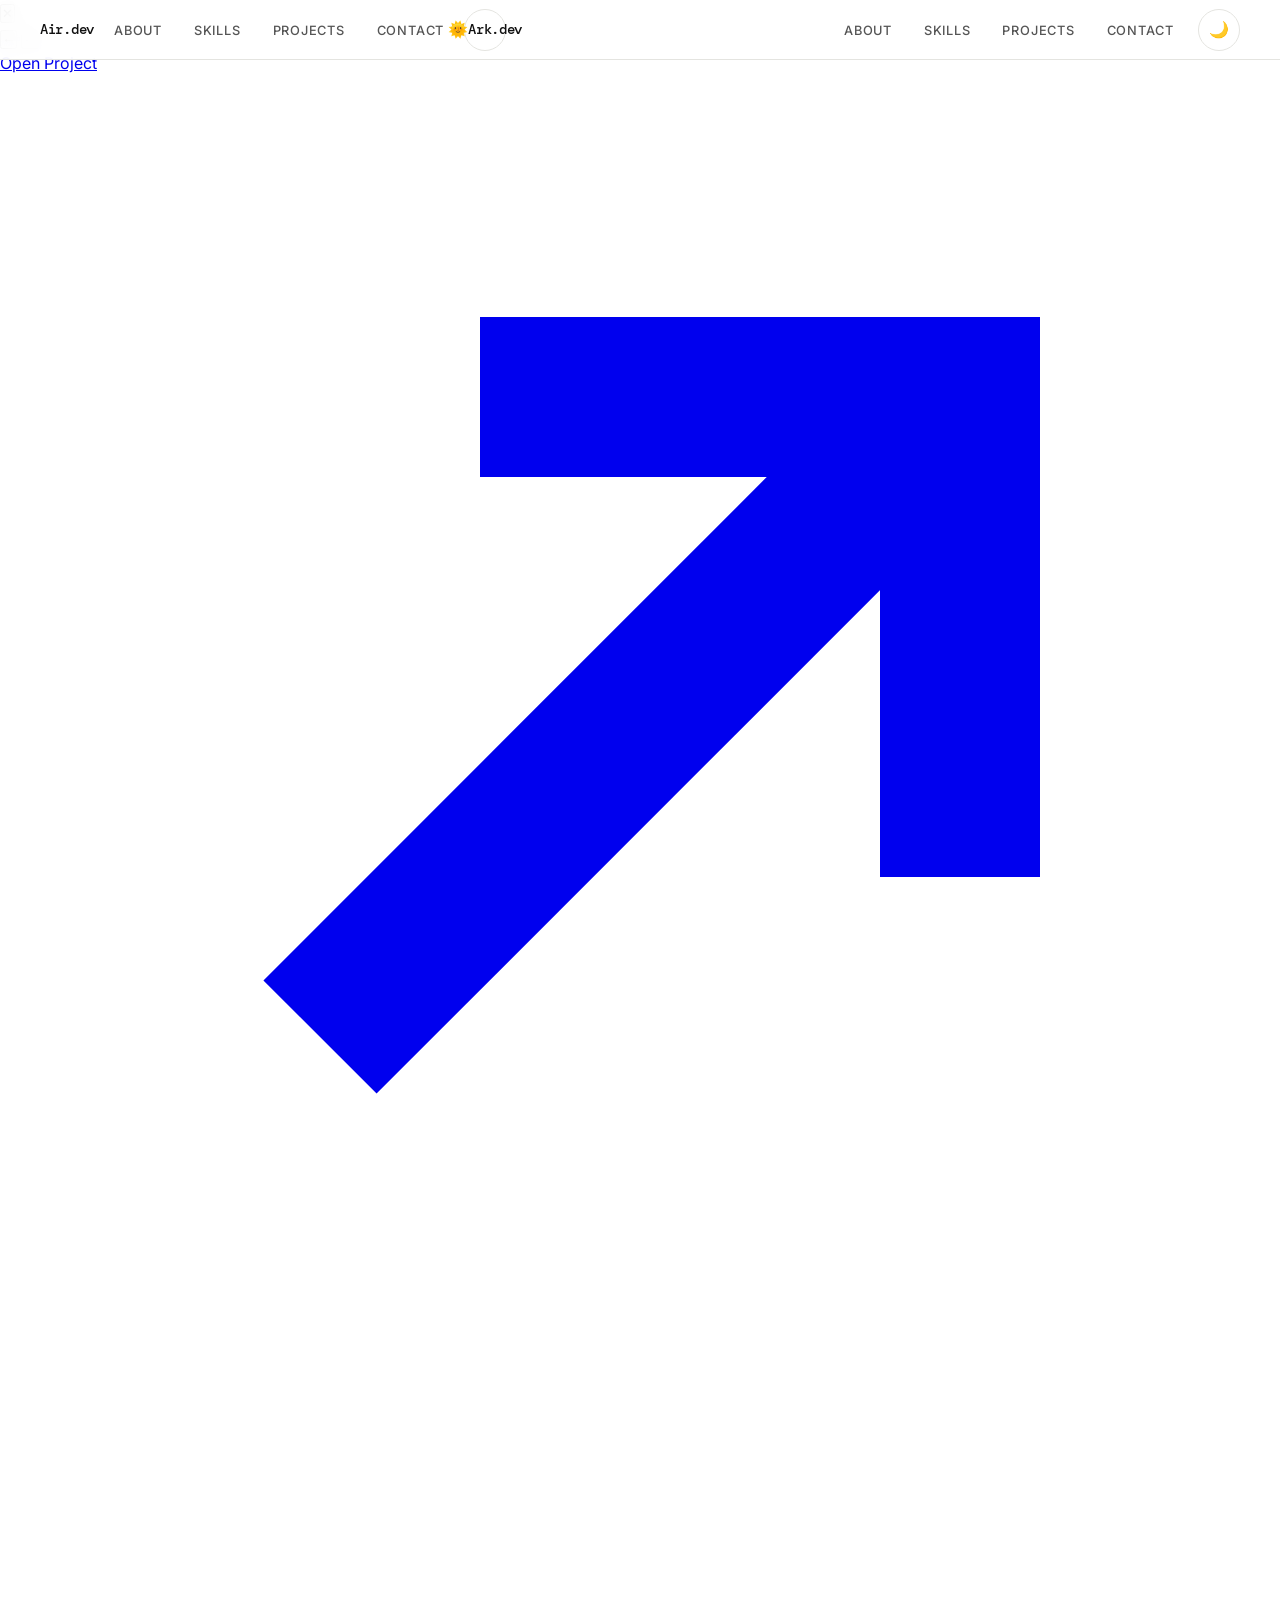
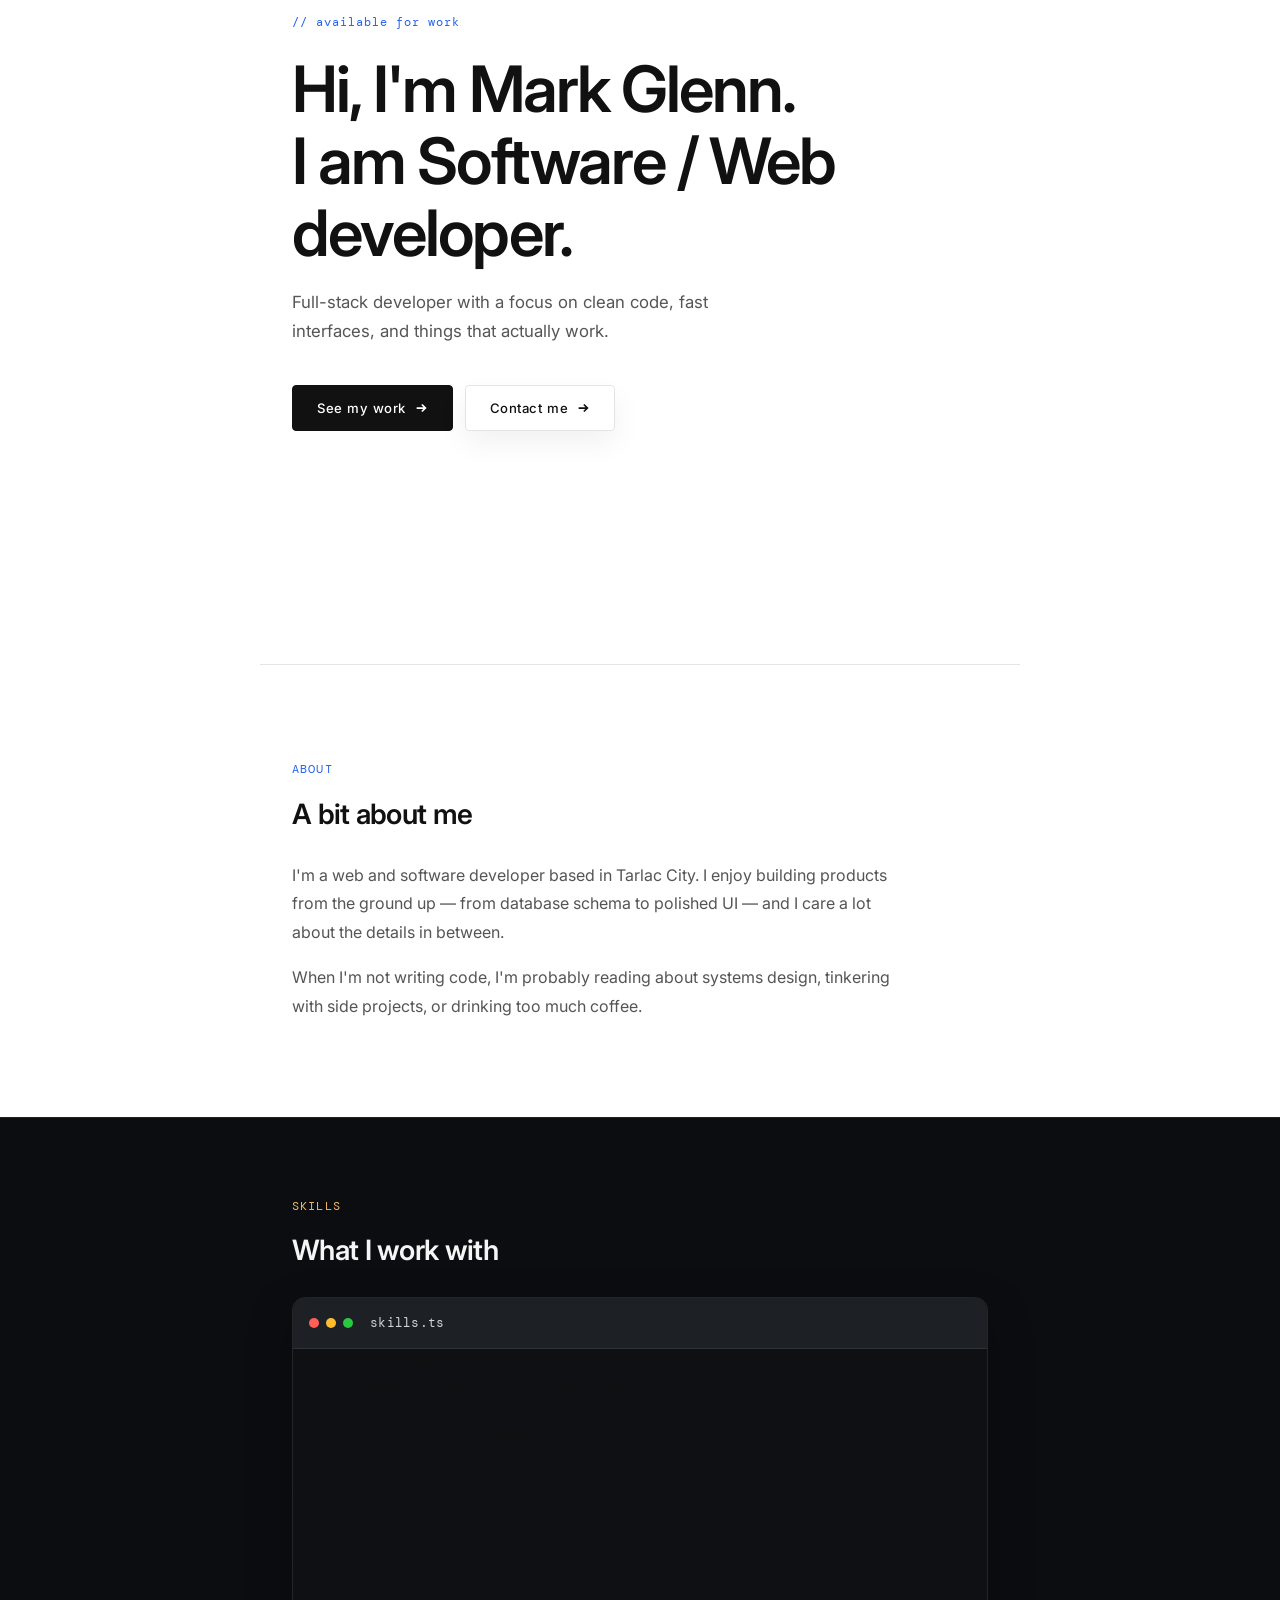
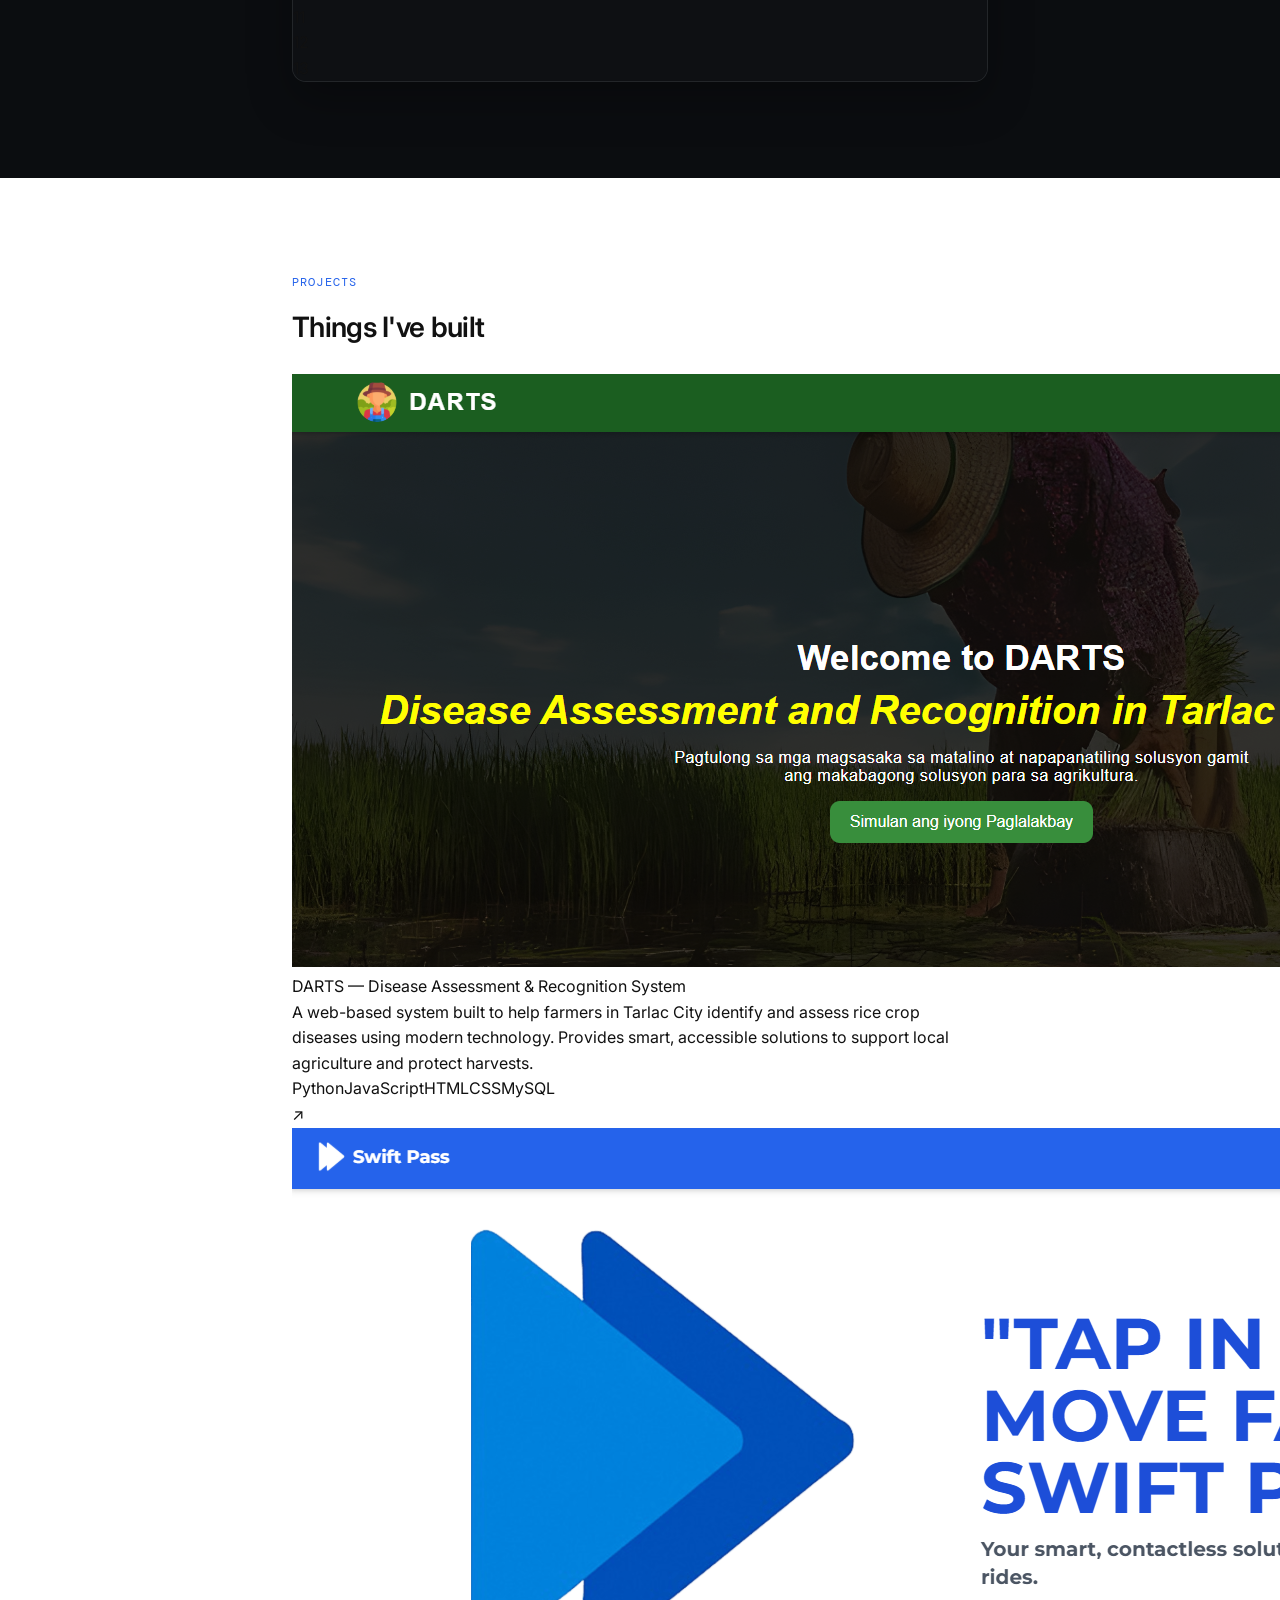
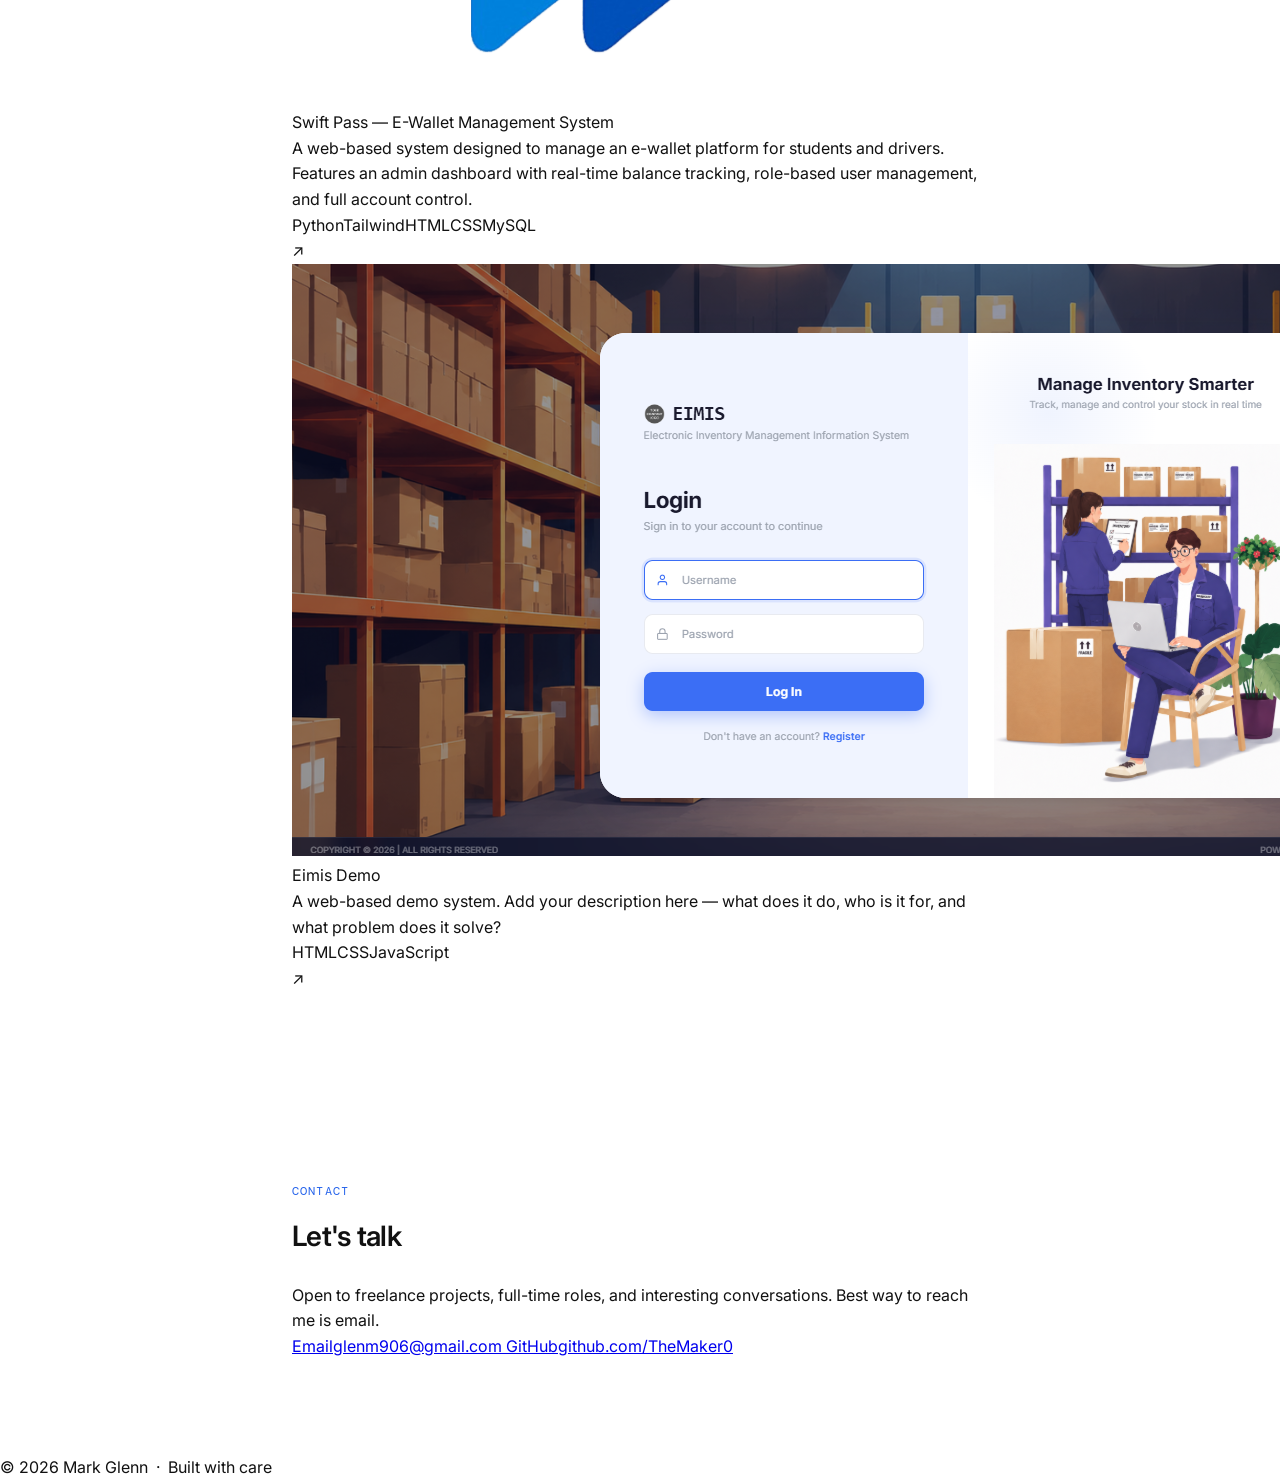
==== commit c9e2021c: "Merge branch 'main' into adding-features" ====
--- a/index.html
+++ b/index.html
@@ -251,6 +251,50 @@
       min-height: 250px;
       background: rgba(14, 16, 19, 0.96);
     }
+    #skills { background: transparent; border-top: none; }
+    .skills-grid {
+      display: grid; grid-template-columns: repeat(auto-fit, minmax(260px, 1fr));
+      gap: 1.3rem;
+    }
+    .skill-cell {
+      background: linear-gradient(180deg, rgba(255,255,255,0.95), rgba(247,247,245,0.96));
+      border: 1px solid rgba(17, 17, 17, 0.06);
+      border-radius: 22px;
+      padding: 1.75rem 1.5rem;
+      box-shadow: 0 24px 70px rgba(15, 23, 42, 0.06);
+      transition: transform 0.28s ease, box-shadow 0.28s ease, border-color 0.28s ease;
+    }
+    .skill-cell:hover {
+      transform: translateY(-3px);
+      box-shadow: 0 30px 90px rgba(15, 23, 42, 0.1);
+      border-color: rgba(17, 17, 17, 0.1);
+    }
+    .skill-cell h3 {
+      position: relative;
+      font-family: var(--mono); font-size: 0.78rem; letter-spacing: 0.13em;
+      text-transform: uppercase; color: var(--ink); margin-bottom: 1.1rem;
+    }
+    .skill-cell h3::after {
+      content: '';
+      position: absolute;
+      left: 0; bottom: -0.6rem;
+      width: 52px; height: 2px;
+      border-radius: 999px;
+      background: rgba(17, 24, 39, 0.15);
+    }
+    .skill-tags { display: flex; flex-wrap: wrap; gap: 0.55rem; }
+    .tag {
+      font-size: 0.78rem; font-weight: 500;
+      color: var(--ink); background: rgba(255,255,255,0.9);
+      border: 1px solid rgba(17, 17, 17, 0.08);
+      padding: 0.45rem 0.85rem; border-radius: 999px;
+      box-shadow: inset 0 1px 0 rgba(255,255,255,0.8);
+    }
+    .skill-cell:nth-child(odd) {
+      background: linear-gradient(180deg, rgba(255,255,255,0.96), rgba(246,246,244,0.96));
+    }
+    .skill-cell:nth-child(even) {
+      background: linear-gradient(180deg, rgba(250,250,249,0.96), rgba(245,245,243,0.96));
 
     .line-numbers {
       padding: 0.8rem 0.5rem 0.8rem 0.75rem;
@@ -667,6 +711,15 @@
 </div>
 
 <nav aria-label="Primary navigation">
+  <a class="nav-logo" href="#hero">Air.dev</a>
+  <ul class="nav-links">
+    <li><a href="#about">About</a></li>
+    <li><a href="#skills">Skills</a></li>
+    <li><a href="project.html">Projects</a></li>
+    <li><a href="#contact">Contact</a></li>
+  </ul>
+  <button class="theme-switch" id="theme-switch" type="button" aria-label="Switch to dark mode">
+    <span class="theme-icon" aria-hidden="true">🌙</span>
   <a class="nav-logo" href="#hero">Ark.dev</a>
 
   <button class="nav-toggle" id="nav-toggle" type="button" aria-label="Toggle navigation" aria-expanded="false">
